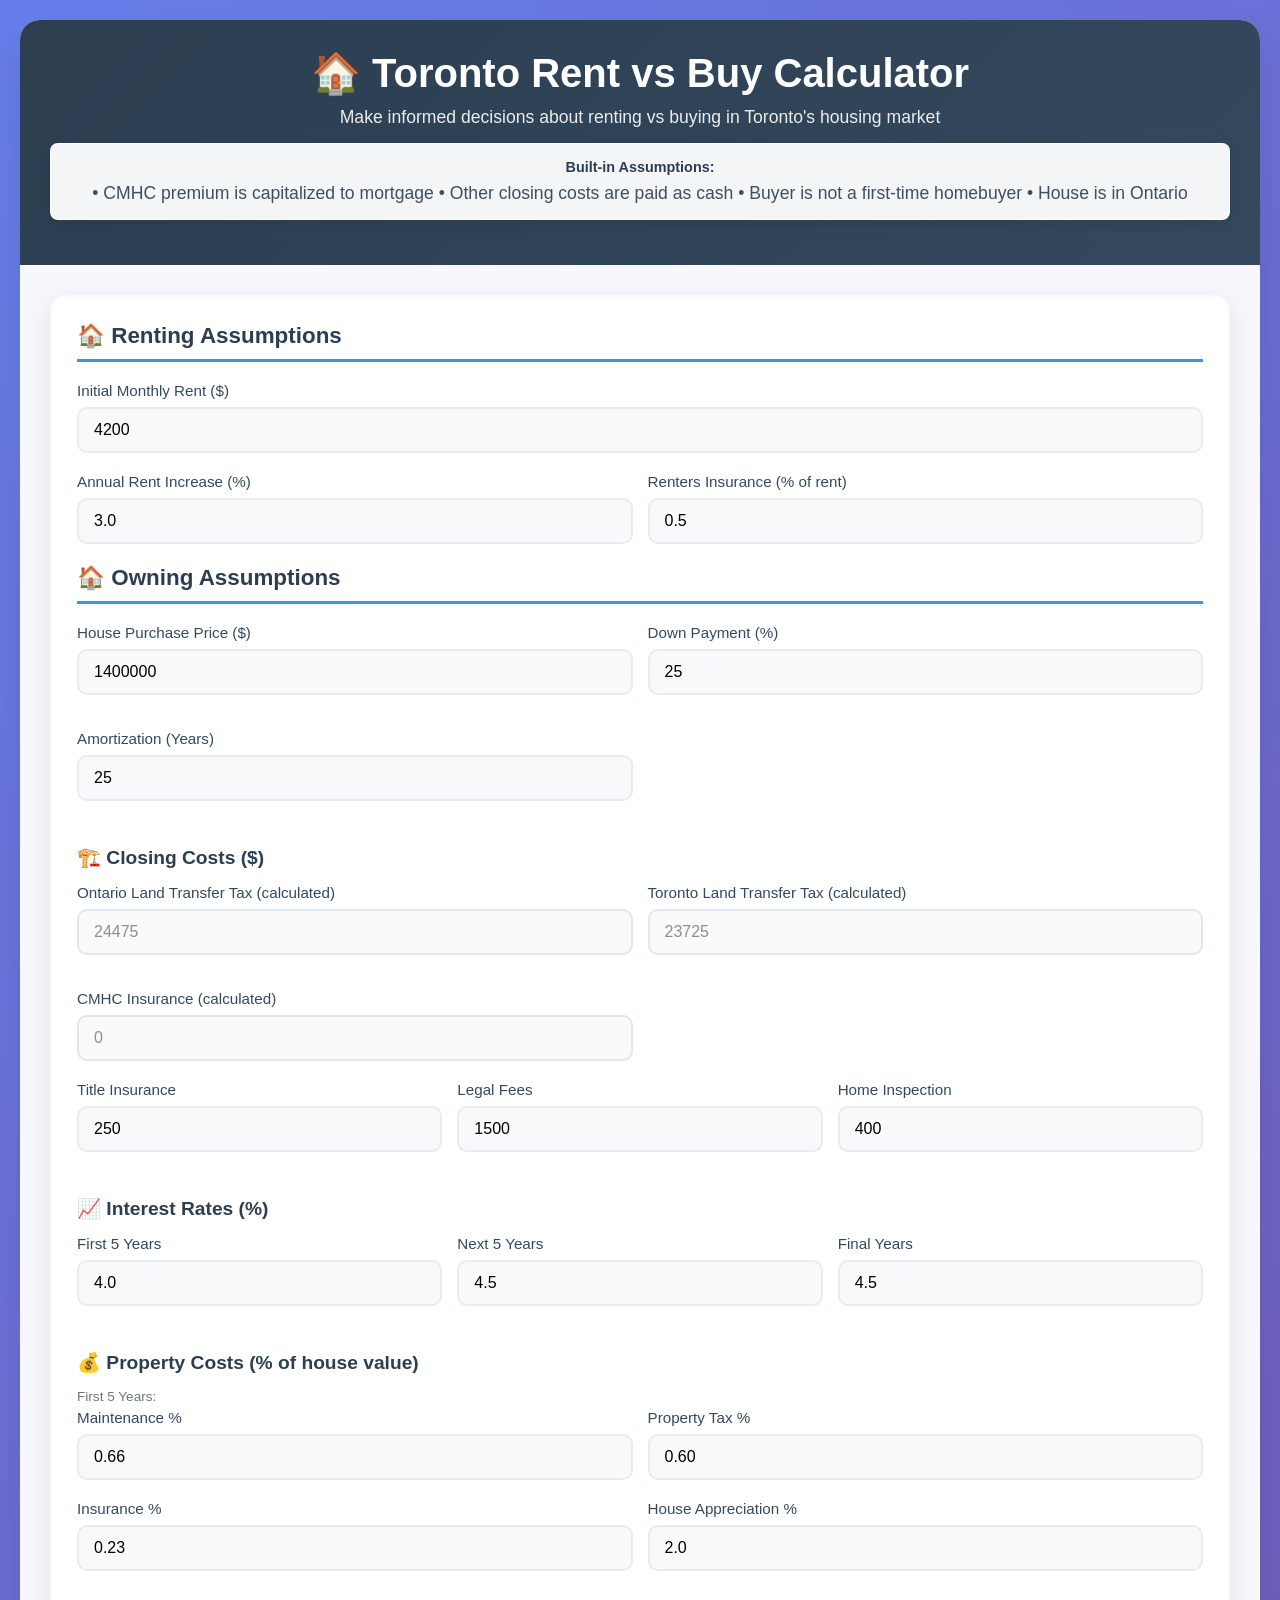
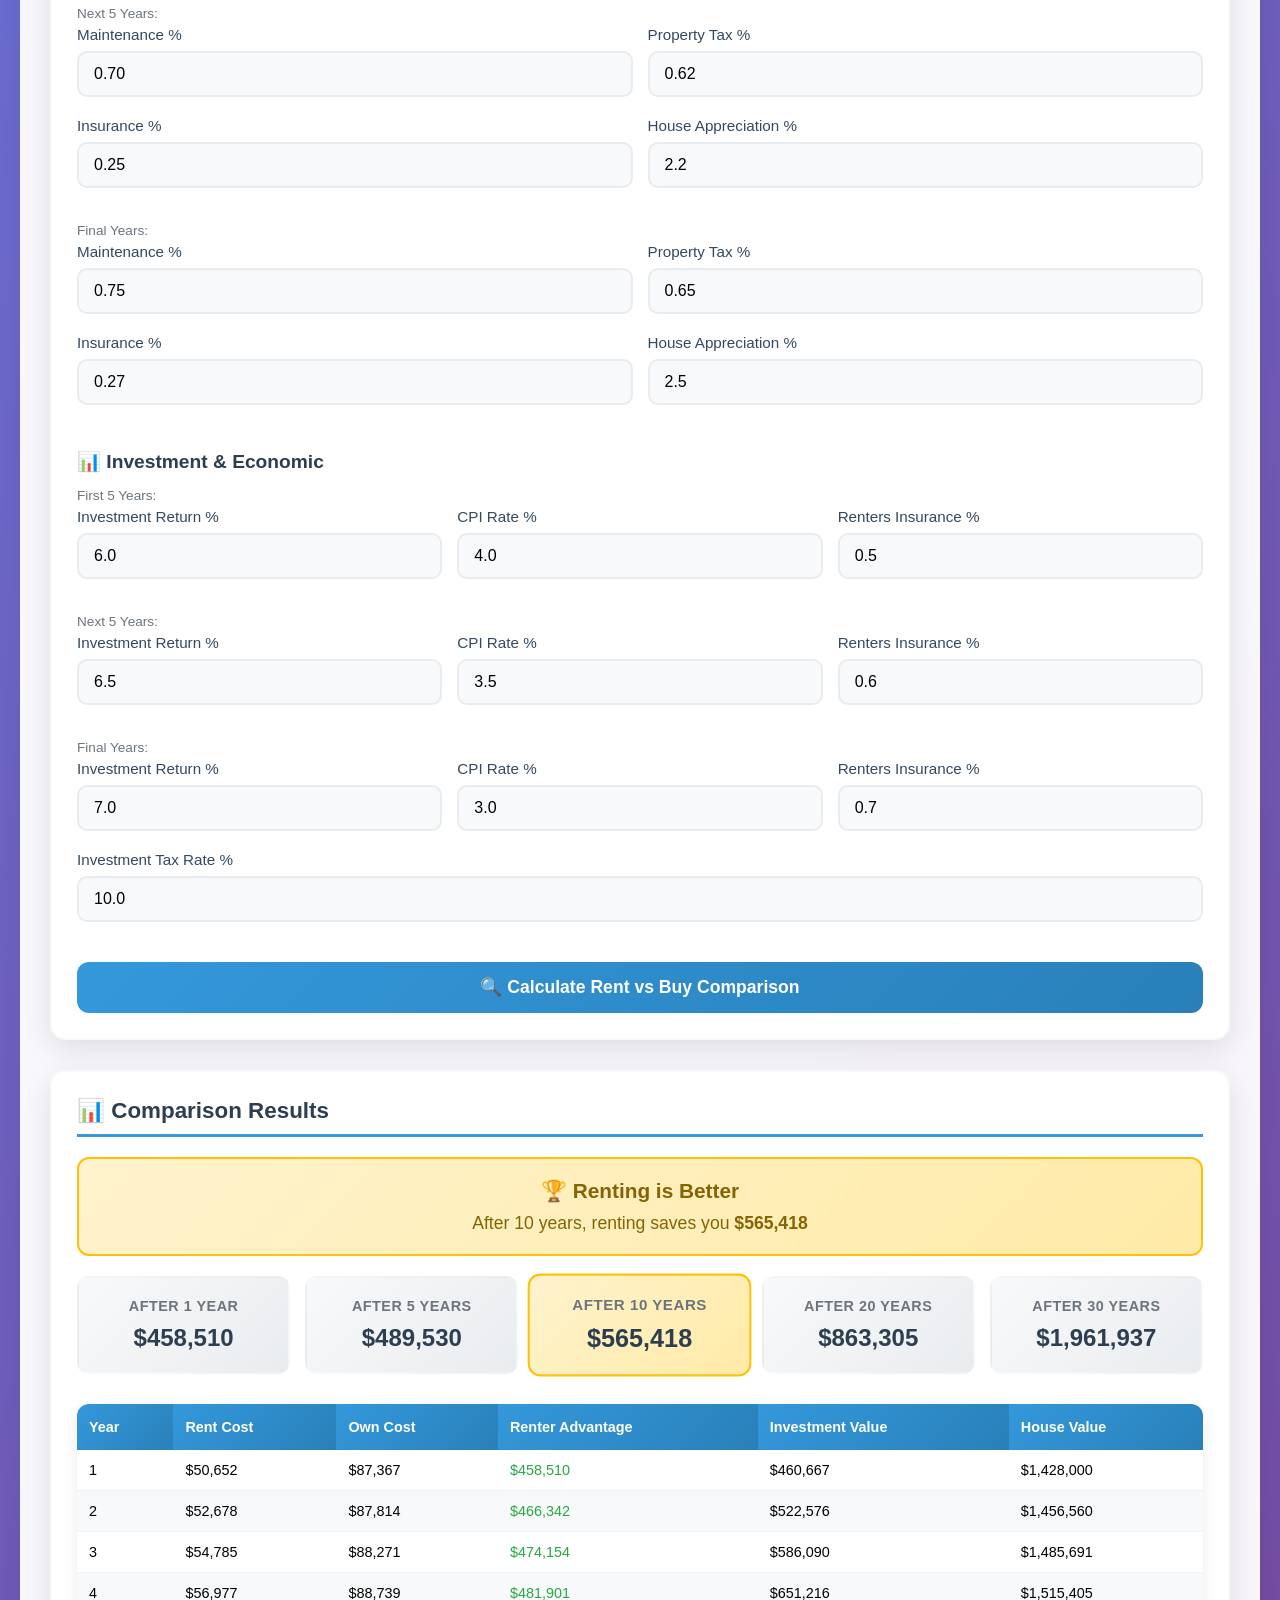
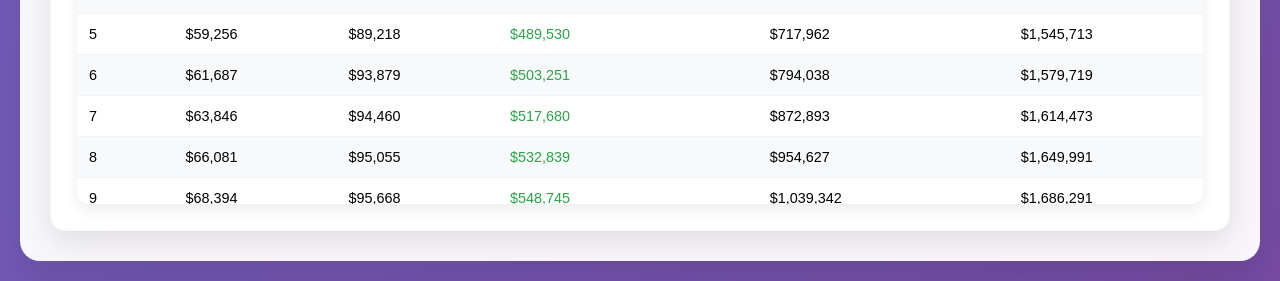
==== index.html @ 8d6e6f14 "Update Layout moved calculated fields into a group" ====
<!DOCTYPE html>
<html lang="en">
<head>
    <meta charset="UTF-8">
    <meta name="viewport" content="width=device-width, initial-scale=1.0">
    <title>Toronto Rent vs Buy Investment Calculator</title>
    <style>
        * {
            margin: 0;
            padding: 0;
            box-sizing: border-box;
        }

        body {
            font-family: 'Segoe UI', Tahoma, Geneva, Verdana, sans-serif;
            background: linear-gradient(135deg, #667eea 0%, #764ba2 100%);
            min-height: 100vh;
            padding: 20px;
        }

        .container {
            max-width: 1600px;
            margin: 0 auto;
            background: rgba(255, 255, 255, 0.95);
            border-radius: 20px;
            box-shadow: 0 20px 40px rgba(0, 0, 0, 0.1);
            overflow: hidden;
        }

        .header {
            background: linear-gradient(135deg, #2c3e50 0%, #34495e 100%);
            color: white;
            padding: 30px;
            text-align: center;
        }

        .header h1 {
            font-size: 2.5rem;
            margin-bottom: 10px;
            font-weight: 600;
        }

        .header p {
            font-size: 1.1rem;
            opacity: 0.9;
        }

        .assumptions {
            background: rgba(255, 255, 255, 0.95);
            border: 1px solid rgba(255, 255, 255, 0.7);
            border-radius: 8px;
            padding: 15px;
            margin: 15px 0;
            font-size: 0.9rem;
            color: #2c3e50;
            box-shadow: 0 4px 15px rgba(0, 0, 0, 0.1);
        }

        .assumptions h4 {
            margin-bottom: 8px;
            color: #2c3e50;
            font-weight: 600;
        }

        .main-content {
            display: grid;
            grid-template-columns: 1fr;
            gap: 30px;
            padding: 30px;
        }

        .input-section {
            background: white;
            border-radius: 15px;
            padding: 25px;
            box-shadow: 0 10px 30px rgba(0, 0, 0, 0.1);
            border: 2px solid #f8f9fa;
        }

        .section-title {
            font-size: 1.4rem;
            font-weight: 600;
            color: #2c3e50;
            margin-bottom: 20px;
            padding-bottom: 10px;
            border-bottom: 3px solid #3498db;
        }

        .input-group {
            margin-bottom: 20px;
        }

        .input-group label {
            display: block;
            font-weight: 500;
            color: #34495e;
            margin-bottom: 8px;
            font-size: 0.95rem;
        }

        .input-group input {
            width: 100%;
            padding: 12px 15px;
            border: 2px solid #e9ecef;
            border-radius: 10px;
            font-size: 1rem;
            transition: all 0.3s ease;
            background: #f8f9fa;
        }

        .input-group input:focus {
            outline: none;
            border-color: #3498db;
            background: white;
            box-shadow: 0 0 0 3px rgba(52, 152, 219, 0.1);
        }
		
		.input-group input[readonly] {
			background-color: #f8f9fa !important;
			color: #6c757d !important;
			cursor: not-allowed !important;
			border-color: #dee2e6 !important;
			opacity: 0.8;
		}

		.input-group input[readonly]:focus {
			background-color: #f8f9fa !important;
			border-color: #dee2e6 !important;
			box-shadow: none !important;
			color: #6c757d !important;
		}
		
        .results-section {
            background: white;
            border-radius: 15px;
            padding: 25px;
            box-shadow: 0 10px 30px rgba(0, 0, 0, 0.1);
            border: 2px solid #f8f9fa;
        }

        .comparison-grid {
            display: grid;
            grid-template-columns: repeat(5, 1fr);
            gap: 15px;
            margin-bottom: 30px;
        }

        .comparison-card {
            background: linear-gradient(135deg, #f8f9fa 0%, #e9ecef 100%);
            padding: 20px;
            border-radius: 12px;
            text-align: center;
            border: 2px solid transparent;
            transition: all 0.3s ease;
        }

        .comparison-card:hover {
            transform: translateY(-5px);
            box-shadow: 0 15px 35px rgba(0, 0, 0, 0.1);
        }

        .comparison-card.winner {
            background: linear-gradient(135deg, #d4edda 0%, #c3e6cb 100%);
            border-color: #28a745;
        }

        .comparison-card.highlighted {
            background: linear-gradient(135deg, #fff3cd 0%, #ffeaa7 100%);
            border-color: #ffc107;
            transform: scale(1.05);
        }

        .comparison-card h3 {
            font-size: 0.9rem;
            color: #6c757d;
            margin-bottom: 10px;
            text-transform: uppercase;
            letter-spacing: 0.5px;
        }

        .comparison-card .value {
            font-size: 1.5rem;
            font-weight: 700;
            color: #2c3e50;
        }

        .comparison-card.winner .value {
            color: #28a745;
        }

        .detailed-table {
            background: white;
            border-radius: 12px;
            overflow: hidden;
            box-shadow: 0 5px 15px rgba(0, 0, 0, 0.08);
            margin-top: 30px;
        }

        .table-container {
            max-height: 400px;
            overflow-y: auto;
        }

        table {
            width: 100%;
            border-collapse: collapse;
        }

        th {
            background: linear-gradient(135deg, #3498db 0%, #2980b9 100%);
            color: white;
            padding: 15px 12px;
            text-align: left;
            font-weight: 600;
            font-size: 0.9rem;
            position: sticky;
            top: 0;
            z-index: 10;
        }

        td {
            padding: 12px;
            border-bottom: 1px solid #f1f3f4;
            font-size: 0.9rem;
        }

        tr:nth-child(even) {
            background: #f8f9fa;
        }

        tr:hover {
            background: #e3f2fd;
        }

        .calculate-btn {
            background: linear-gradient(135deg, #3498db 0%, #2980b9 100%);
            color: white;
            border: none;
            padding: 15px 30px;
            font-size: 1.1rem;
            font-weight: 600;
            border-radius: 12px;
            cursor: pointer;
            transition: all 0.3s ease;
            width: 100%;
            margin-top: 20px;
        }

        .calculate-btn:hover {
            transform: translateY(-2px);
            box-shadow: 0 10px 25px rgba(52, 152, 219, 0.3);
        }

        .two-column {
            display: grid;
            grid-template-columns: 1fr 1fr;
            gap: 15px;
        }

        .three-column {
            display: grid;
            grid-template-columns: 1fr 1fr 1fr;
            gap: 15px;
        }

        .full-width {
            grid-column: 1 / -1;
        }

        .period-label {
            font-size: 0.85rem;
            color: #6c757d;
            font-weight: 500;
            margin: 15px 0 5px 0;
        }

        @media (max-width: 1200px) {
            .comparison-grid {
                grid-template-columns: repeat(3, 1fr);
            }
        }

        @media (max-width: 768px) {
            .main-content {
                grid-template-columns: 1fr;
                gap: 20px;
                padding: 20px;
            }
            
            .comparison-grid {
                grid-template-columns: 1fr;
            }
            
            .two-column,
            .three-column {
                grid-template-columns: 1fr;
            }
            
            .header h1 {
                font-size: 2rem;
            }
        }

        .summary-highlight {
            background: linear-gradient(135deg, #fff3cd 0%, #ffeaa7 100%);
            border: 2px solid #ffc107;
            border-radius: 12px;
            padding: 20px;
            margin: 20px 0;
            text-align: center;
        }

        .summary-highlight h3 {
            color: #856404;
            font-size: 1.3rem;
            margin-bottom: 10px;
        }

        .summary-highlight p {
            color: #856404;
            font-size: 1.1rem;
            font-weight: 500;
        }
    </style>
</head>
<body>
    <div class="container">
        <div class="header">
            <h1>🏠 Toronto Rent vs Buy Calculator</h1>
            <p>Make informed decisions about renting vs buying in Toronto's housing market</p>
            
            <div class="assumptions">
                <h4>Built-in Assumptions:</h4>
                <p>• CMHC premium is capitalized to mortgage • Other closing costs are paid as cash • Buyer is not a first-time homebuyer • House is in Ontario</p>
            </div>
        </div>

        <div class="main-content">
            <div class="input-section">
                <h2 class="section-title">🏠 Renting Assumptions</h2>
                
                <div class="input-group">
                    <label>Initial Monthly Rent ($)</label>
                    <input type="number" id="monthlyRent" value="4200">
                </div>

                <div class="two-column">
                    <div class="input-group">
                        <label>Annual Rent Increase (%)</label>
                        <input type="number" id="rentIncrease" value="3.0" step="0.1">
                    </div>
                    
                    <div class="input-group">
                        <label>Renters Insurance (% of rent)</label>
                        <input type="number" id="rentersInsurancePercent" value="0.5" step="0.1">
                    </div>
                </div>
				
				<h2 class="section-title">🏠 Owning Assumptions</h2>
                
                <div class="two-column">
                    <div class="input-group">
                        <label>House Purchase Price ($)</label>
                        <input type="number" id="housePrice" value="1400000">
                    </div>
                    
                    <div class="input-group">
                        <label>Down Payment (%)</label>
                        <input type="number" id="downPayment" value="25" step="0.1">
                    </div>
                    
                    <div class="input-group">
                        <label>Amortization (Years)</label>
                        <input type="number" id="amortization" value="25" min="1" max="30">
                    </div>
                </div>
					
                <h3 style="margin: 25px 0 15px 0; color: #2c3e50; font-size: 1.2rem;">🏗️ Closing Costs ($)</h3>
                
                <div class="two-column">
                    <div class="input-group">
                        <label>Ontario Land Transfer Tax (calculated)</label>
                        <input type="number" id="ontarioLTT" value="0" readonly="readonly">
                    </div>
                    
                    <div class="input-group">
                        <label>Toronto Land Transfer Tax (calculated)</label>
                        <input type="number" id="torontoLTT" value="0" readonly="readonly">
                    </div>
					
					<div class="input-group">
						<label>CMHC Insurance (calculated)</label>
						<input type="number" id="cmhcInsurance" value="0" readonly="readonly">
					</div>
                </div>

                <div class="three-column">
                    <div class="input-group">
                        <label>Title Insurance</label>
                        <input type="number" id="titleInsurance" value="250">
                    </div>
                    
                    <div class="input-group">
                        <label>Legal Fees</label>
                        <input type="number" id="legalFees" value="1500">
                    </div>

                    <div class="input-group">
                        <label>Home Inspection</label>
                        <input type="number" id="homeInspection" value="400">
                    </div>
                </div>


				
				<h3 style="margin: 25px 0 15px 0; color: #2c3e50; font-size: 1.2rem;">📈 Interest Rates (%)</h3>
                
                <div class="three-column">
                    <div class="input-group">
                        <label>First 5 Years</label>
                        <input type="number" id="interestRate1" value="4.0" step="0.1">
                    </div>
                    
                    <div class="input-group">
                        <label>Next 5 Years</label>
                        <input type="number" id="interestRate2" value="4.5" step="0.1">
                    </div>

                    <div class="input-group">
                        <label>Final Years</label>
                        <input type="number" id="interestRate3" value="4.5" step="0.1">
                    </div>
                </div>
                
<h3 style="margin: 25px 0 15px 0; color: #2c3e50; font-size: 1.2rem;">💰 Property Costs (% of house value)</h3>
                
                <div class="period-label">First 5 Years:</div>
                <div class="two-column">
                    <div class="input-group">
                        <label>Maintenance %</label>
                        <input type="number" id="maintenanceRate1" value="0.66" step="0.01">
                    </div>
                    
                    <div class="input-group">
                        <label>Property Tax %</label>
                        <input type="number" id="propertyTaxRate1" value="0.60" step="0.01">
                    </div>
                </div>

                <div class="two-column">
                    <div class="input-group">
                        <label>Insurance %</label>
                        <input type="number" id="insuranceRate1" value="0.23" step="0.01">
                    </div>
                    
                    <div class="input-group">
                        <label>House Appreciation %</label>
                        <input type="number" id="appreciationRate1" value="2.0" step="0.1">
                    </div>
                </div>

                <div class="period-label">Next 5 Years:</div>
                <div class="two-column">
                    <div class="input-group">
                        <label>Maintenance %</label>
                        <input type="number" id="maintenanceRate2" value="0.70" step="0.01">
                    </div>
                    
                    <div class="input-group">
                        <label>Property Tax %</label>
                        <input type="number" id="propertyTaxRate2" value="0.62" step="0.01">
                    </div>
                </div>

                <div class="two-column">
                    <div class="input-group">
                        <label>Insurance %</label>
                        <input type="number" id="insuranceRate2" value="0.25" step="0.01">
                    </div>
                    
                    <div class="input-group">
                        <label>House Appreciation %</label>
                        <input type="number" id="appreciationRate2" value="2.2" step="0.1">
                    </div>
                </div>

                <div class="period-label">Final Years:</div>
                <div class="two-column">
                    <div class="input-group">
                        <label>Maintenance %</label>
                        <input type="number" id="maintenanceRate3" value="0.75" step="0.01">
                    </div>
                    
                    <div class="input-group">
                        <label>Property Tax %</label>
                        <input type="number" id="propertyTaxRate3" value="0.65" step="0.01">
                    </div>
                </div>

                <div class="two-column">
                    <div class="input-group">
                        <label>Insurance %</label>
                        <input type="number" id="insuranceRate3" value="0.27" step="0.01">
                    </div>
                    
                    <div class="input-group">
                        <label>House Appreciation %</label>
                        <input type="number" id="appreciationRate3" value="2.5" step="0.1">
                    </div>
                </div>

                <h3 style="margin: 25px 0 15px 0; color: #2c3e50; font-size: 1.2rem;">📊 Investment & Economic</h3>
                
                <div class="period-label">First 5 Years:</div>
                <div class="three-column">
                    <div class="input-group">
                        <label>Investment Return %</label>
                        <input type="number" id="investmentReturn1" value="6.0" step="0.1">
                    </div>
                    
                    <div class="input-group">
                        <label>CPI Rate %</label>
                        <input type="number" id="cpiRate1" value="4.0" step="0.1">
                    </div>

                    <div class="input-group">
                        <label>Renters Insurance %</label>
                        <input type="number" id="rentersInsurance1" value="0.5" step="0.1">
                    </div>
                </div>

                <div class="period-label">Next 5 Years:</div>
                <div class="three-column">
                    <div class="input-group">
                        <label>Investment Return %</label>
                        <input type="number" id="investmentReturn2" value="6.5" step="0.1">
                    </div>
                    
                    <div class="input-group">
                        <label>CPI Rate %</label>
                        <input type="number" id="cpiRate2" value="3.5" step="0.1">
                    </div>

                    <div class="input-group">
                        <label>Renters Insurance %</label>
                        <input type="number" id="rentersInsurance2" value="0.6" step="0.1">
                    </div>
                </div>

                <div class="period-label">Final Years:</div>
                <div class="three-column">
                    <div class="input-group">
                        <label>Investment Return %</label>
                        <input type="number" id="investmentReturn3" value="7.0" step="0.1">
                    </div>
                    
                    <div class="input-group">
                        <label>CPI Rate %</label>
                        <input type="number" id="cpiRate3" value="3.0" step="0.1">
                    </div>

                    <div class="input-group">
                        <label>Renters Insurance %</label>
                        <input type="number" id="rentersInsurance3" value="0.7" step="0.1">
                    </div>
                </div>

                <div class="input-group">
                    <label>Investment Tax Rate %</label>
                    <input type="number" id="investmentTaxRate" value="10.0" step="0.1">
                </div>

                <button class="calculate-btn" onclick="calculateComparison()">
                    🔍 Calculate Rent vs Buy Comparison
                </button>
            </div>

            <div class="results-section">
                <h2 class="section-title">📊 Comparison Results</h2>
                
                <div class="summary-highlight" id="summaryResult">
                    <h3>Calculating...</h3>
                    <p>Click "Calculate" to see results</p>
                </div>

                <div class="comparison-grid">
                    <div class="comparison-card">
                        <h3>After 1 Year</h3>
                        <div class="value" id="result1">$0</div>
                    </div>
                    <div class="comparison-card">
                        <h3>After 5 Years</h3>
                        <div class="value" id="result5">$0</div>
                    </div>
                    <div class="comparison-card highlighted">
                        <h3>After 10 Years</h3>
                        <div class="value" id="result10">$0</div>
                    </div>
                    <div class="comparison-card">
                        <h3>After 20 Years</h3>
                        <div class="value" id="result20">$0</div>
                    </div>
                    <div class="comparison-card">
                        <h3>After 30 Years</h3>
                        <div class="value" id="result30">$0</div>
                    </div>
                </div>

                <div class="detailed-table">
                    <div class="table-container">
                        <table>
                            <thead>
                                <tr>
                                    <th>Year</th>
                                    <th>Rent Cost</th>
                                    <th>Own Cost</th>
                                    <th>Renter Advantage</th>
                                    <th>Investment Value</th>
                                    <th>House Value</th>
                                </tr>
                            </thead>
                            <tbody id="detailedResults">
                                <tr>
                                    <td colspan="6" style="text-align: center; padding: 30px; color: #6c757d;">
                                        Click "Calculate" to see detailed year-by-year comparison
                                    </td>
                                </tr>
                            </tbody>
                        </table>
                    </div>
                </div>
            </div>
        </div>
    </div>

    <script>
        function calculateComparison() {
            // Get input values
            const housePrice = parseFloat(document.getElementById('housePrice').value);
            const downPaymentPercent = parseFloat(document.getElementById('downPayment').value) / 100;
            const monthlyRent = parseFloat(document.getElementById('monthlyRent').value);
            const amortizationYears = parseInt(document.getElementById('amortization').value);
            
            // Interest rates
            const interestRate1 = parseFloat(document.getElementById('interestRate1').value) / 100;
            const interestRate2 = parseFloat(document.getElementById('interestRate2').value) / 100;
            const interestRate3 = parseFloat(document.getElementById('interestRate3').value) / 100;
            
            // Closing costs
            const titleInsurance = parseFloat(document.getElementById('titleInsurance').value);
            const legalFees = parseFloat(document.getElementById('legalFees').value);
            const homeInspection = parseFloat(document.getElementById('homeInspection').value);
            
            // Property costs by period
            const maintenanceRates = [
                parseFloat(document.getElementById('maintenanceRate1').value) / 100,
                parseFloat(document.getElementById('maintenanceRate2').value) / 100,
                parseFloat(document.getElementById('maintenanceRate3').value) / 100
            ];
            const propertyTaxRates = [
                parseFloat(document.getElementById('propertyTaxRate1').value) / 100,
                parseFloat(document.getElementById('propertyTaxRate2').value) / 100,
                parseFloat(document.getElementById('propertyTaxRate3').value) / 100
            ];
            const insuranceRates = [
                parseFloat(document.getElementById('insuranceRate1').value) / 100,
                parseFloat(document.getElementById('insuranceRate2').value) / 100,
                parseFloat(document.getElementById('insuranceRate3').value) / 100
            ];
            const appreciationRates = [
                parseFloat(document.getElementById('appreciationRate1').value) / 100,
                parseFloat(document.getElementById('appreciationRate2').value) / 100,
                parseFloat(document.getElementById('appreciationRate3').value) / 100
            ];
            
            // Investment and economic by period
            const investmentReturns = [
                parseFloat(document.getElementById('investmentReturn1').value) / 100,
                parseFloat(document.getElementById('investmentReturn2').value) / 100,
                parseFloat(document.getElementById('investmentReturn3').value) / 100
            ];
            const cpiRates = [
                parseFloat(document.getElementById('cpiRate1').value) / 100,
                parseFloat(document.getElementById('cpiRate2').value) / 100,
                parseFloat(document.getElementById('cpiRate3').value) / 100
            ];
            const rentersInsuranceRates = [
                parseFloat(document.getElementById('rentersInsurance1').value) / 100,
                parseFloat(document.getElementById('rentersInsurance2').value) / 100,
                parseFloat(document.getElementById('rentersInsurance3').value) / 100
            ];
            
            const investmentTaxRate = parseFloat(document.getElementById('investmentTaxRate').value) / 100;

            // Calculate initial values
            const downPayment = housePrice * downPaymentPercent;
            const mortgageAmount = housePrice - downPayment;
            
            // Calculate CMHC insurance if down payment < 20%
            let cmhcInsurance = 0;
            if (downPaymentPercent < 0.20) {
                if (downPaymentPercent >= 0.15) {
                    cmhcInsurance = mortgageAmount * 0.028;
                } else if (downPaymentPercent >= 0.10) {
                    cmhcInsurance = mortgageAmount * 0.031;
                } else {
                    cmhcInsurance = mortgageAmount * 0.04;
                }
            }
            
            // Toronto-specific closing costs
            const ontarioLandTransferTax = calculateOntarioLTT(housePrice);
            const torontoLandTransferTax = calculateTorontoLTT(housePrice);
            
            // Update readonly fields
            document.getElementById('ontarioLTT').value = Math.round(ontarioLandTransferTax);
            document.getElementById('torontoLTT').value = Math.round(torontoLandTransferTax);
            document.getElementById('cmhcInsurance').value = Math.round(cmhcInsurance);
            
            const closingCosts = ontarioLandTransferTax + torontoLandTransferTax + titleInsurance + legalFees + homeInspection;
            const totalCashForPurchase = downPayment + closingCosts;
            const totalMortgage = mortgageAmount + cmhcInsurance;

            // Initialize arrays for year-by-year calculations
            let results = [];
            let currentRent = monthlyRent;
            let investmentPortfolio = totalCashForPurchase;
            let mortgageBalance = totalMortgage;
            let currentHouseValue = housePrice;

            for (let year = 1; year <= 30; year++) {
                // Determine period (0=first 5, 1=next 5, 2=final 20)
                let period = year <= 5 ? 0 : (year <= 10 ? 1 : 2);
                
                // Get current rates based on period
                const currentInterestRate = period === 0 ? interestRate1 : (period === 1 ? interestRate2 : interestRate3);
                const currentMaintenanceRate = maintenanceRates[period];
                const currentPropertyTaxRate = propertyTaxRates[period];
                const currentInsuranceRate = insuranceRates[period];
                const currentAppreciationRate = appreciationRates[period];
                const currentInvestmentReturn = investmentReturns[period];
                const currentCpiRate = cpiRates[period];
                const currentRentersInsuranceRate = rentersInsuranceRates[period];

                // Calculate mortgage payment (if still paying)
                const remainingYears = Math.max(0, amortizationYears - (year - 1));
                let monthlyMortgagePayment = 0;
                let annualMortgagePayment = 0;
                
                if (remainingYears > 0 && mortgageBalance > 0) {
                    const monthlyRate = currentInterestRate / 12;
                    const totalPayments = remainingYears * 12;
                    
                    if (monthlyRate > 0) {
                        monthlyMortgagePayment = mortgageBalance * (monthlyRate * Math.pow(1 + monthlyRate, totalPayments)) / 
                                                (Math.pow(1 + monthlyRate, totalPayments) - 1);
                    } else {
                        monthlyMortgagePayment = mortgageBalance / totalPayments;
                    }
                    
                    annualMortgagePayment = monthlyMortgagePayment * 12;
                    
                    // Update mortgage balance
                    const interestPaid = mortgageBalance * currentInterestRate;
                    const principalPaid = annualMortgagePayment - interestPaid;
                    mortgageBalance = Math.max(0, mortgageBalance - principalPaid);
                }

                // Calculate annual costs
                const annualRent = currentRent * 12;
                const rentersInsurance = annualRent * currentRentersInsuranceRate;
                const totalRentCost = annualRent + rentersInsurance;
                
                const maintenance = currentHouseValue * currentMaintenanceRate;
                const propertyTax = currentHouseValue * currentPropertyTaxRate;
                const homeInsurance = currentHouseValue * currentInsuranceRate;
                
                const totalOwnershipCost = annualMortgagePayment + maintenance + propertyTax + homeInsurance;
                const renterAdvantage = totalOwnershipCost - totalRentCost;

                // Update investment portfolio (renter invests the difference)
                if (renterAdvantage > 0) {
                    investmentPortfolio += renterAdvantage;
                }
                investmentPortfolio *= (1 + currentInvestmentReturn * (1 - investmentTaxRate));

                // Update house value
                currentHouseValue *= (1 + currentAppreciationRate);

                // Calculate owner's equity
                const ownerEquity = currentHouseValue - mortgageBalance;

                // Calculate net position difference (positive means renting is better)
                const renterNetWorth = investmentPortfolio;
                const ownerNetWorth = ownerEquity;
                const difference = renterNetWorth - ownerNetWorth + totalCashForPurchase;

                results.push({
                    year: year,
                    rentCost: totalRentCost,
                    ownCost: totalOwnershipCost,
                    renterAdvantage: renterAdvantage,
                    investmentValue: investmentPortfolio,
                    houseValue: currentHouseValue,
                    difference: difference
                });

                // Update rent for next year
                currentRent *= (1 + currentCpiRate);
            }

            // Update UI with results
            updateResults(results);
        }

        function calculateOntarioLTT(price) {
            let tax = 0;
            if (price <= 55000) {
                tax = price * 0.005;
            } else if (price <= 250000) {
                tax = 275 + (price - 55000) * 0.01;
            } else if (price <= 400000) {
                tax = 2225 + (price - 250000) * 0.015;
            } else if (price <= 2000000) {
                tax = 4475 + (price - 400000) * 0.02;
            } else {
                tax = 36475 + (price - 2000000) * 0.025;
            }
            return tax;
        }

        function calculateTorontoLTT(price) {
            let tax = 0;
            if (price <= 55000) {
                tax = price * 0.005;
            } else if (price <= 400000) {
                tax = 275 + (price - 55000) * 0.01;
            } else if (price <= 2000000) {
                tax = 3725 + (price - 400000) * 0.02;
            } else {
                tax = 35725 + (price - 2000000) * 0.025;
            }
            return tax;
        }

        function updateResults(results) {
            // Update summary cards
            const result1 = results[0]; // Year 1
            const result5 = results[4]; // Year 5
            const result10 = results[9]; // Year 10
            const result20 = results[19]; // Year 20
            const result30 = results[29]; // Year 30

            document.getElementById('result1').textContent = formatCurrency(result1.difference);
            document.getElementById('result5').textContent = formatCurrency(result5.difference);
            document.getElementById('result10').textContent = formatCurrency(result10.difference);
            document.getElementById('result20').textContent = formatCurrency(result20.difference);
            document.getElementById('result30').textContent = formatCurrency(result30.difference);

            // Update summary highlight based on 10-year result
            const summaryElement = document.getElementById('summaryResult');
            if (result10.difference > 0) {
                summaryElement.innerHTML = `
                    <h3>🏆 Renting is Better</h3>
                    <p>After 10 years, renting saves you <strong>${formatCurrency(result10.difference)}</strong></p>
                `;
            } else {
                summaryElement.innerHTML = `
                    <h3>🏠 Buying is Better</h3>
                    <p>After 10 years, buying saves you <strong>${formatCurrency(Math.abs(result10.difference))}</strong></p>
                `;
            }

            // Update detailed table - show all years initially, then every 5 years
            const tbody = document.getElementById('detailedResults');
            tbody.innerHTML = '';
            
            results.forEach((result, index) => {
                // Show years 1-10, then every 5 years
                if (index < 10 || (index + 1) % 5 === 0) {
                    const row = tbody.insertRow();
                    row.innerHTML = `
                        <td>${result.year}</td>
                        <td>${formatCurrency(result.rentCost)}</td>
                        <td>${formatCurrency(result.ownCost)}</td>
                        <td style="color: ${result.difference > 0 ? '#28a745' : '#dc3545'}">${formatCurrency(result.difference)}</td>
                        <td>${formatCurrency(result.investmentValue)}</td>
                        <td>${formatCurrency(result.houseValue)}</td>
                    `;
                }
            });
        }

        function formatCurrency(amount) {
            return new Intl.NumberFormat('en-CA', {
                style: 'currency',
                currency: 'CAD',
                minimumFractionDigits: 0,
                maximumFractionDigits: 0
            }).format(amount);
        }

        // Auto-calculate land transfer taxes and CMHC when house price or down payment changes
        function updateCalculatedFields() {
            const housePrice = parseFloat(document.getElementById('housePrice').value) || 0;
            const downPaymentPercent = parseFloat(document.getElementById('downPayment').value) / 100 || 0;
            const ontarioLTTField = document.getElementById('ontarioLTT');
			const torontoLTTField = document.getElementById('torontoLTT');
			const cmhcField = document.getElementById('cmhcInsurance');
	
            // Update land transfer taxes
            document.getElementById('ontarioLTT').value = Math.round(calculateOntarioLTT(housePrice));
			ontarioLTTField.setAttribute('readonly', 'readonly');
            document.getElementById('torontoLTT').value = Math.round(calculateTorontoLTT(housePrice));
			torontoLTTField.setAttribute('readonly', 'readonly');
            
            // Update CMHC insurance
            const mortgageAmount = housePrice * (1 - downPaymentPercent);
            let cmhcInsurance = 0;
            if (downPaymentPercent < 0.20 && downPaymentPercent > 0.05) {
                if (downPaymentPercent >= 0.15) {
                    cmhcInsurance = mortgageAmount * 0.028;
                } else if (downPaymentPercent >= 0.10) {
                    cmhcInsurance = mortgageAmount * 0.031;
                } else {
                    cmhcInsurance = mortgageAmount * 0.04;
                }
            }
            document.getElementById('cmhcInsurance').value = Math.round(cmhcInsurance);
			cmhcField.setAttribute('readonly', 'readonly');
        }

        // Add event listeners for auto-updating calculated fields
        document.addEventListener('DOMContentLoaded', function() {
            document.getElementById('housePrice').addEventListener('input', updateCalculatedFields);
            document.getElementById('downPayment').addEventListener('input', updateCalculatedFields);
            
            // Initial calculation
            updateCalculatedFields();
            calculateComparison();
        });
    </script>
</body>
</html>
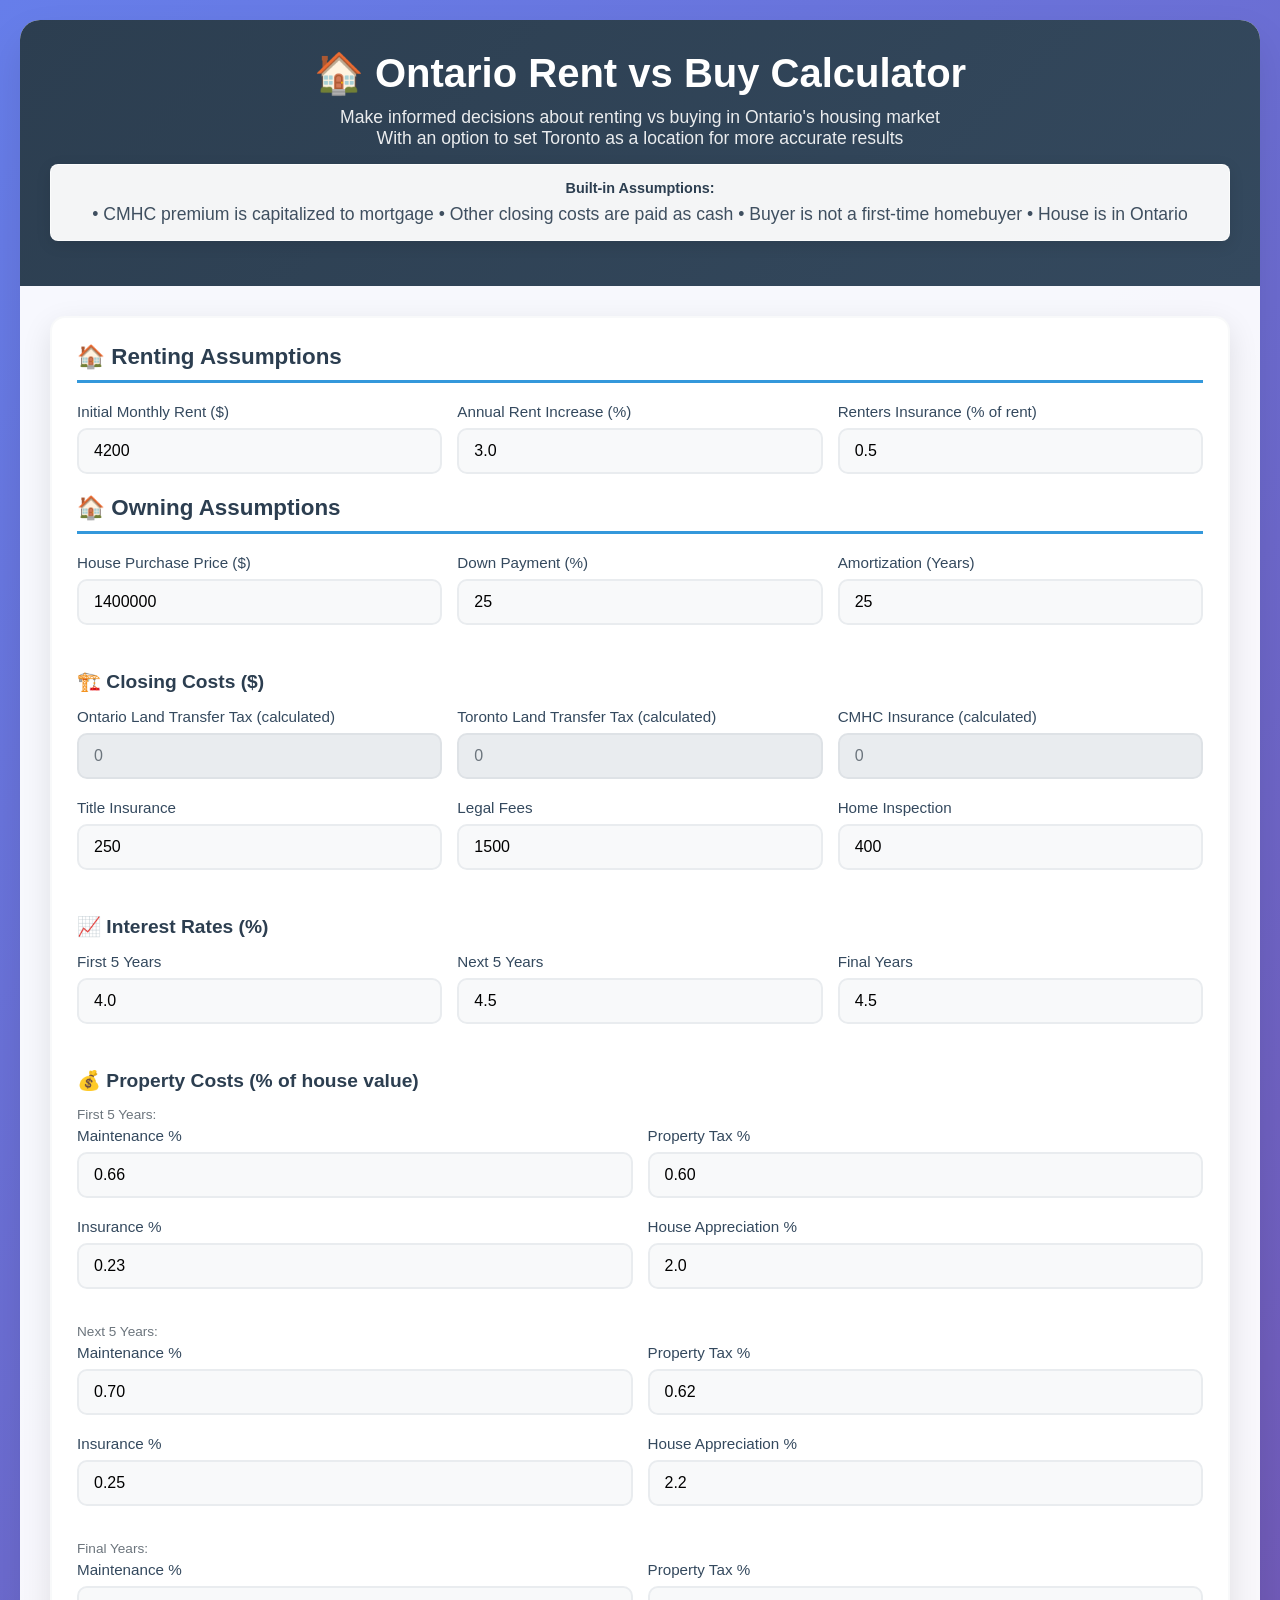
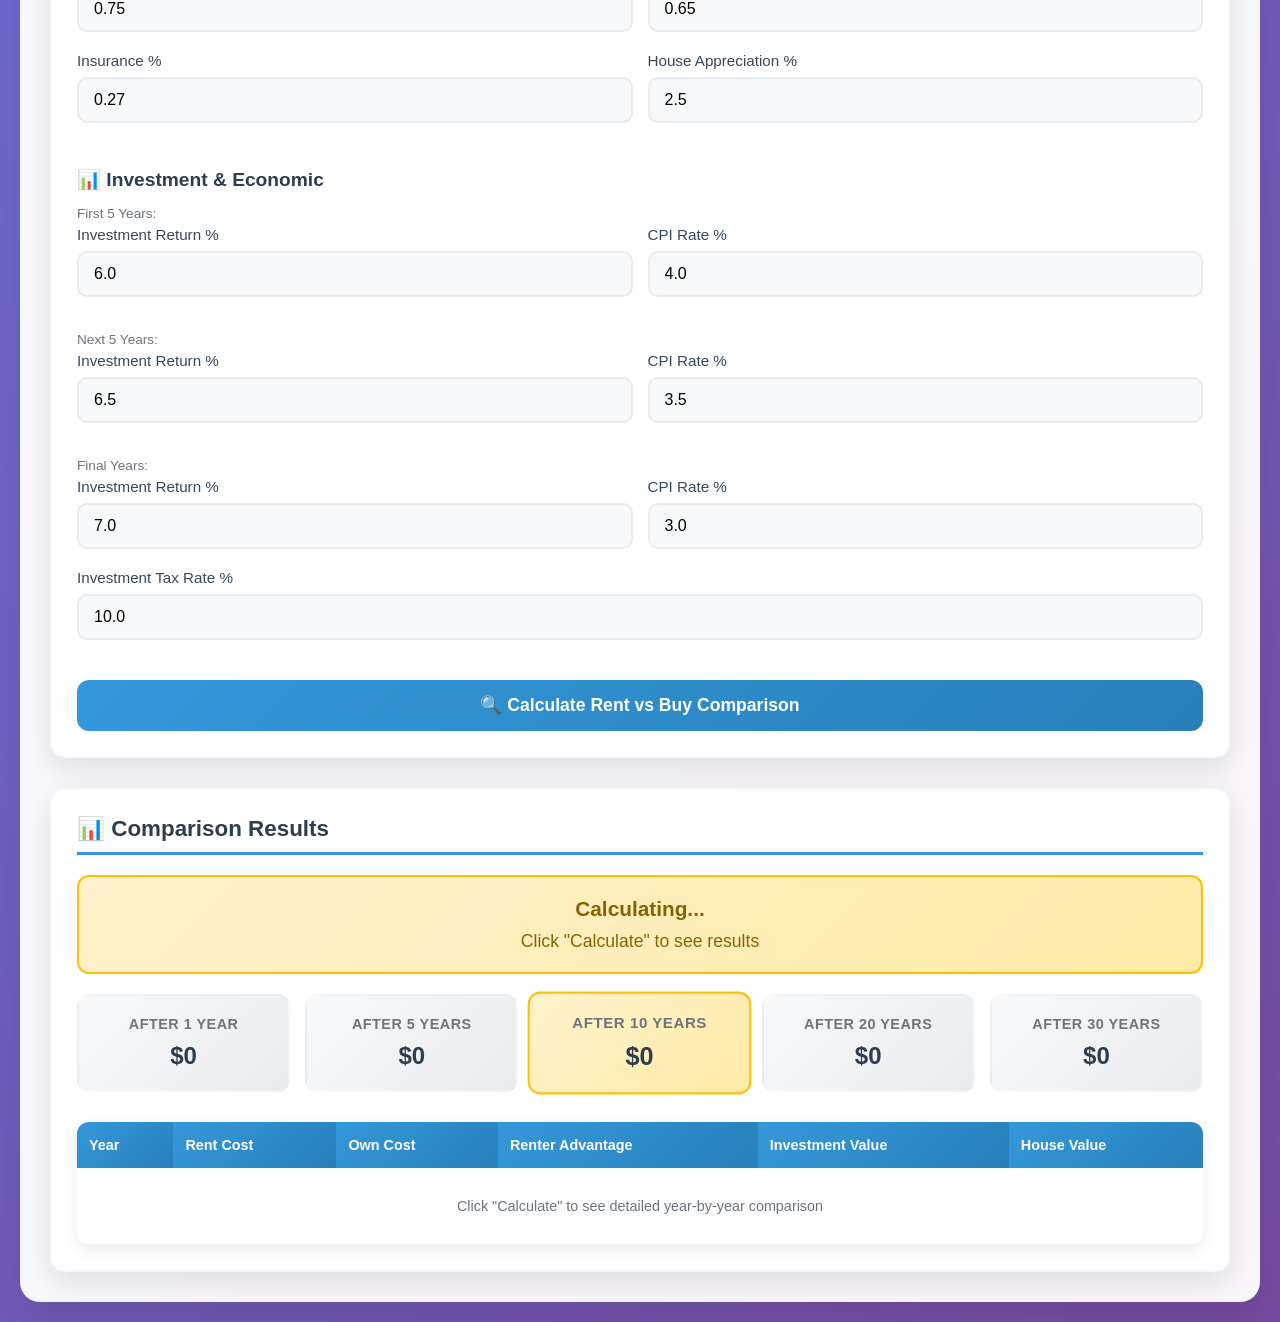
==== commit 5dc3078b: "Update Renters Ins Removed extra fields for Renters insurance in the 5, 10 and 15 year sections and " ====
--- a/index.html
+++ b/index.html
@@ -116,15 +116,15 @@
         }
 		
 		.input-group input[readonly] {
-			background-color: #f8f9fa !important;
+			background-color: #e9ecef !important;
 			color: #6c757d !important;
 			cursor: not-allowed !important;
 			border-color: #dee2e6 !important;
-			opacity: 0.8;
+			opacity: 1;
 		}
 
 		.input-group input[readonly]:focus {
-			background-color: #f8f9fa !important;
+			background-color: #e9ecef !important;
 			border-color: #dee2e6 !important;
 			box-shadow: none !important;
 			color: #6c757d !important;
@@ -326,8 +326,9 @@
 <body>
     <div class="container">
         <div class="header">
-            <h1>🏠 Toronto Rent vs Buy Calculator</h1>
-            <p>Make informed decisions about renting vs buying in Toronto's housing market</p>
+            <h1>🏠 Ontario Rent vs Buy Calculator</h1>
+            <p>Make informed decisions about renting vs buying in Ontario's housing market</p>
+			<p>With an option to set Toronto as a location for more accurate results</p>
             
             <div class="assumptions">
                 <h4>Built-in Assumptions:</h4>
@@ -339,16 +340,16 @@
             <div class="input-section">
                 <h2 class="section-title">🏠 Renting Assumptions</h2>
                 
-                <div class="input-group">
-                    <label>Initial Monthly Rent ($)</label>
-                    <input type="number" id="monthlyRent" value="4200">
-                </div>
-
-                <div class="two-column">
+				<div class="three-column">
+					<div class="input-group">
+						<label>Initial Monthly Rent ($)</label>
+						<input type="number" id="monthlyRent" value="4200">
+                </div>
+                
                     <div class="input-group">
                         <label>Annual Rent Increase (%)</label>
                         <input type="number" id="rentIncrease" value="3.0" step="0.1">
-                    </div>
+                </div>
                     
                     <div class="input-group">
                         <label>Renters Insurance (% of rent)</label>
@@ -358,7 +359,7 @@
 				
 				<h2 class="section-title">🏠 Owning Assumptions</h2>
                 
-                <div class="two-column">
+                <div class="three-column">
                     <div class="input-group">
                         <label>House Purchase Price ($)</label>
                         <input type="number" id="housePrice" value="1400000">
@@ -377,7 +378,7 @@
 					
                 <h3 style="margin: 25px 0 15px 0; color: #2c3e50; font-size: 1.2rem;">🏗️ Closing Costs ($)</h3>
                 
-                <div class="two-column">
+                <div class="three-column">
                     <div class="input-group">
                         <label>Ontario Land Transfer Tax (calculated)</label>
                         <input type="number" id="ontarioLTT" value="0" readonly="readonly">
@@ -512,25 +513,21 @@
                 <h3 style="margin: 25px 0 15px 0; color: #2c3e50; font-size: 1.2rem;">📊 Investment & Economic</h3>
                 
                 <div class="period-label">First 5 Years:</div>
-                <div class="three-column">
-                    <div class="input-group">
-                        <label>Investment Return %</label>
-                        <input type="number" id="investmentReturn1" value="6.0" step="0.1">
-                    </div>
-                    
-                    <div class="input-group">
-                        <label>CPI Rate %</label>
-                        <input type="number" id="cpiRate1" value="4.0" step="0.1">
-                    </div>
-
-                    <div class="input-group">
-                        <label>Renters Insurance %</label>
-                        <input type="number" id="rentersInsurance1" value="0.5" step="0.1">
-                    </div>
-                </div>
+
+				<div class="two-column">
+					<div class="input-group">
+						<label>Investment Return %</label>
+						<input type="number" id="investmentReturn1" value="6.0" step="0.1">
+					</div>
+    
+					<div class="input-group">
+						<label>CPI Rate %</label>
+						<input type="number" id="cpiRate1" value="4.0" step="0.1">
+					</div>
+				</div>
 
                 <div class="period-label">Next 5 Years:</div>
-                <div class="three-column">
+                <div class="two-column">
                     <div class="input-group">
                         <label>Investment Return %</label>
                         <input type="number" id="investmentReturn2" value="6.5" step="0.1">
@@ -541,14 +538,10 @@
                         <input type="number" id="cpiRate2" value="3.5" step="0.1">
                     </div>
 
-                    <div class="input-group">
-                        <label>Renters Insurance %</label>
-                        <input type="number" id="rentersInsurance2" value="0.6" step="0.1">
-                    </div>
                 </div>
 
                 <div class="period-label">Final Years:</div>
-                <div class="three-column">
+                <div class="two-column">
                     <div class="input-group">
                         <label>Investment Return %</label>
                         <input type="number" id="investmentReturn3" value="7.0" step="0.1">
@@ -559,10 +552,6 @@
                         <input type="number" id="cpiRate3" value="3.0" step="0.1">
                     </div>
 
-                    <div class="input-group">
-                        <label>Renters Insurance %</label>
-                        <input type="number" id="rentersInsurance3" value="0.7" step="0.1">
-                    </div>
                 </div>
 
                 <div class="input-group">
@@ -685,9 +674,7 @@
                 parseFloat(document.getElementById('cpiRate3').value) / 100
             ];
             const rentersInsuranceRates = [
-                parseFloat(document.getElementById('rentersInsurance1').value) / 100,
-                parseFloat(document.getElementById('rentersInsurance2').value) / 100,
-                parseFloat(document.getElementById('rentersInsurance3').value) / 100
+                parseFloat(document.getElementById('rentersInsurancePercent').value) / 100;
             ];
             
             const investmentTaxRate = parseFloat(document.getElementById('investmentTaxRate').value) / 100;
@@ -740,7 +727,6 @@
                 const currentAppreciationRate = appreciationRates[period];
                 const currentInvestmentReturn = investmentReturns[period];
                 const currentCpiRate = cpiRates[period];
-                const currentRentersInsuranceRate = rentersInsuranceRates[period];
 
                 // Calculate mortgage payment (if still paying)
                 const remainingYears = Math.max(0, amortizationYears - (year - 1));
@@ -768,7 +754,7 @@
 
                 // Calculate annual costs
                 const annualRent = currentRent * 12;
-                const rentersInsurance = annualRent * currentRentersInsuranceRate;
+                const rentersInsurance = annualRent * rentersInsuranceRate;
                 const totalRentCost = annualRent + rentersInsurance;
                 
                 const maintenance = currentHouseValue * currentMaintenanceRate;
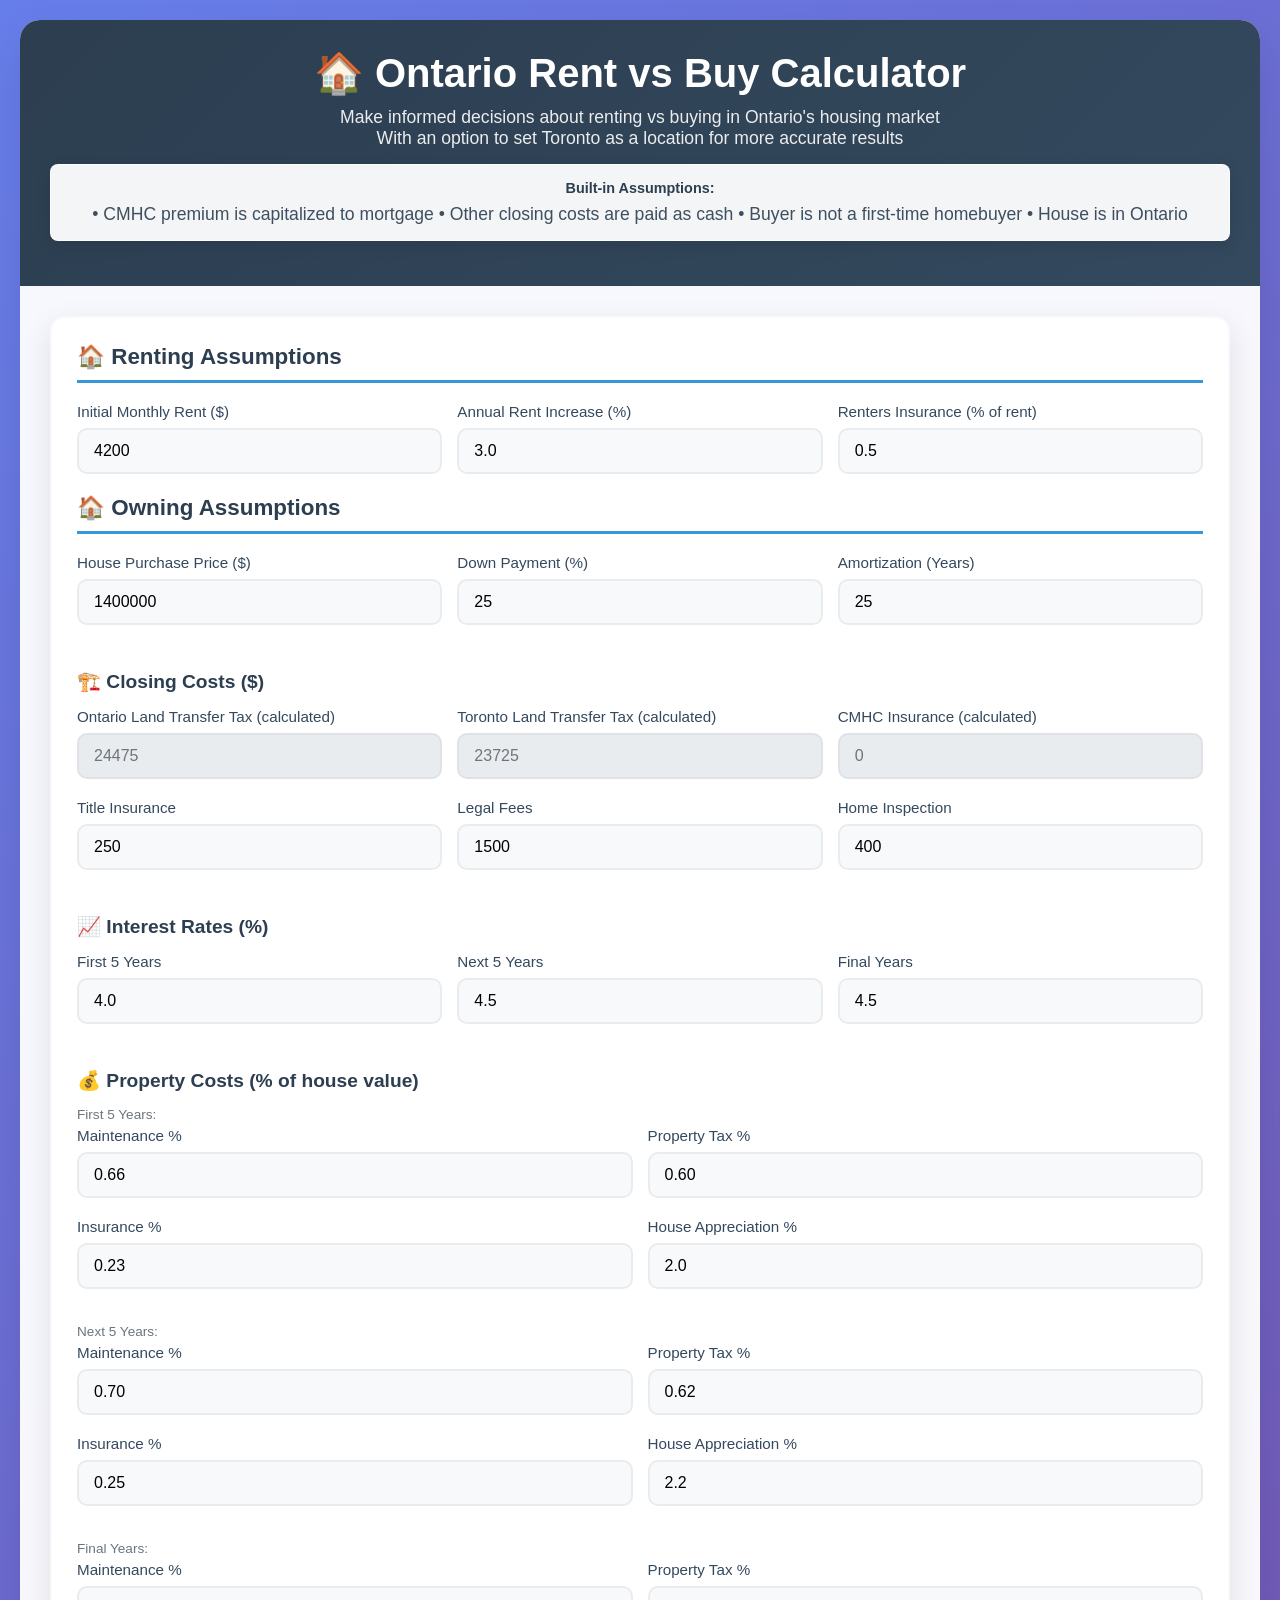
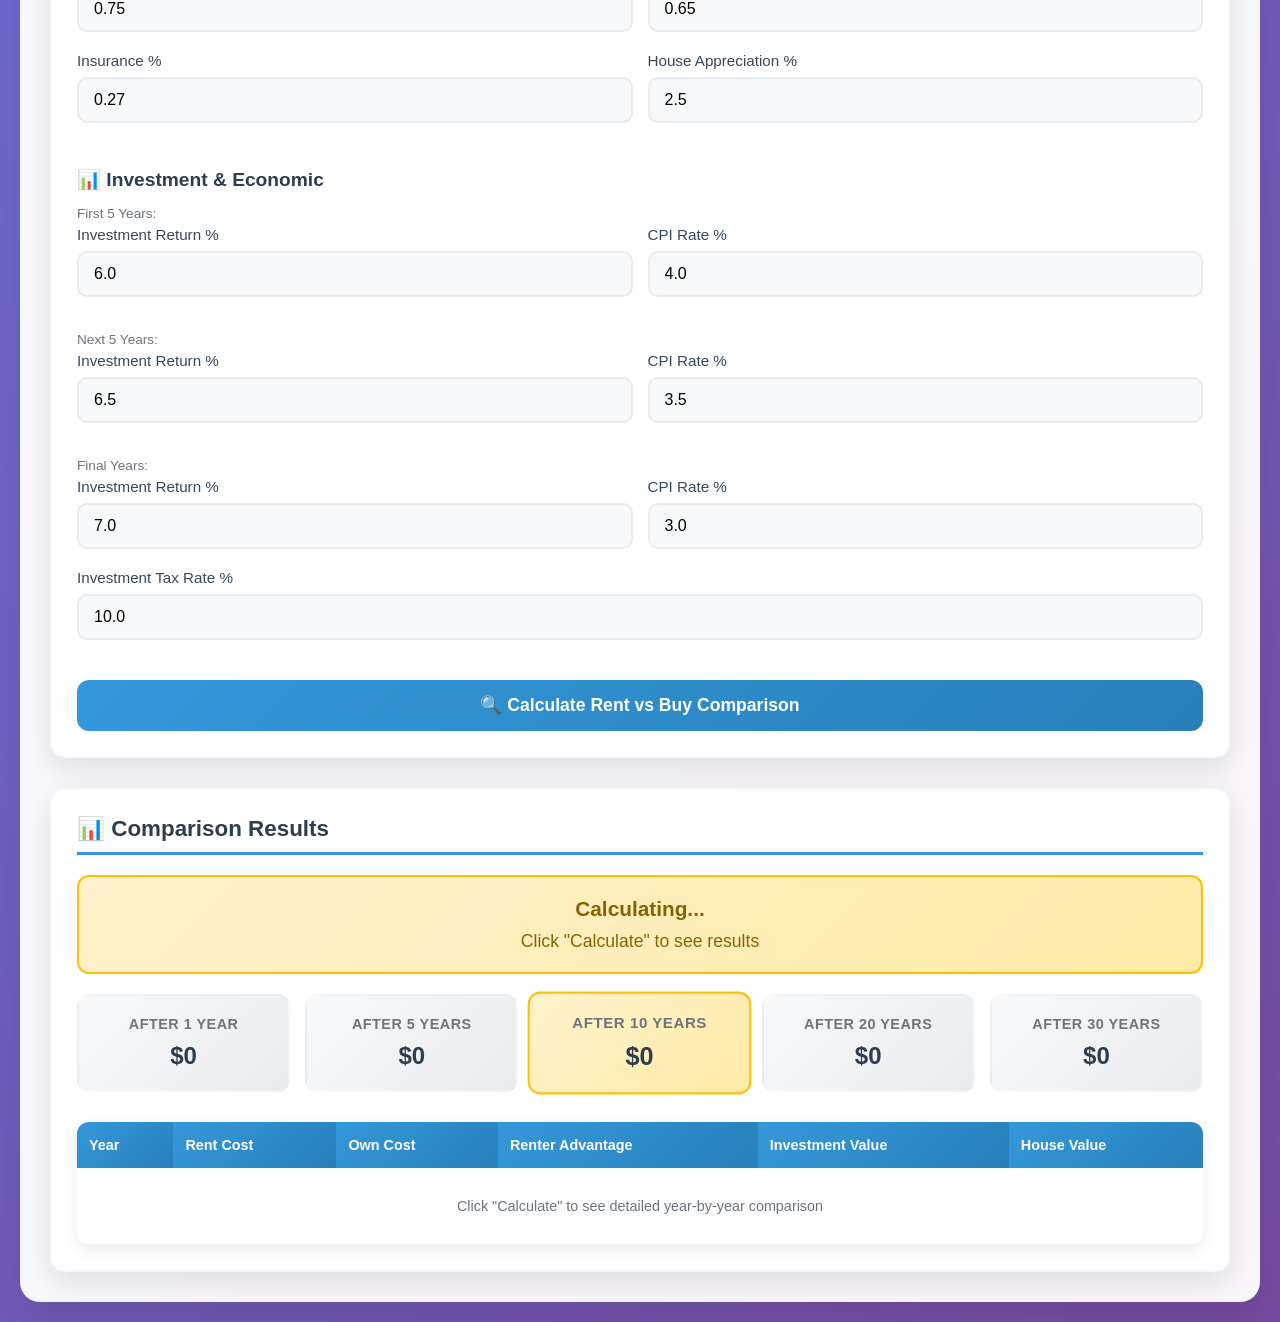
==== commit cdee3abc: "Update index.html removed a semicolon and replace with a comma to fix page not calculating" ====
--- a/index.html
+++ b/index.html
@@ -674,7 +674,7 @@
                 parseFloat(document.getElementById('cpiRate3').value) / 100
             ];
             const rentersInsuranceRates = [
-                parseFloat(document.getElementById('rentersInsurancePercent').value) / 100;
+                parseFloat(document.getElementById('rentersInsurancePercent').value) / 100,
             ];
             
             const investmentTaxRate = parseFloat(document.getElementById('investmentTaxRate').value) / 100;
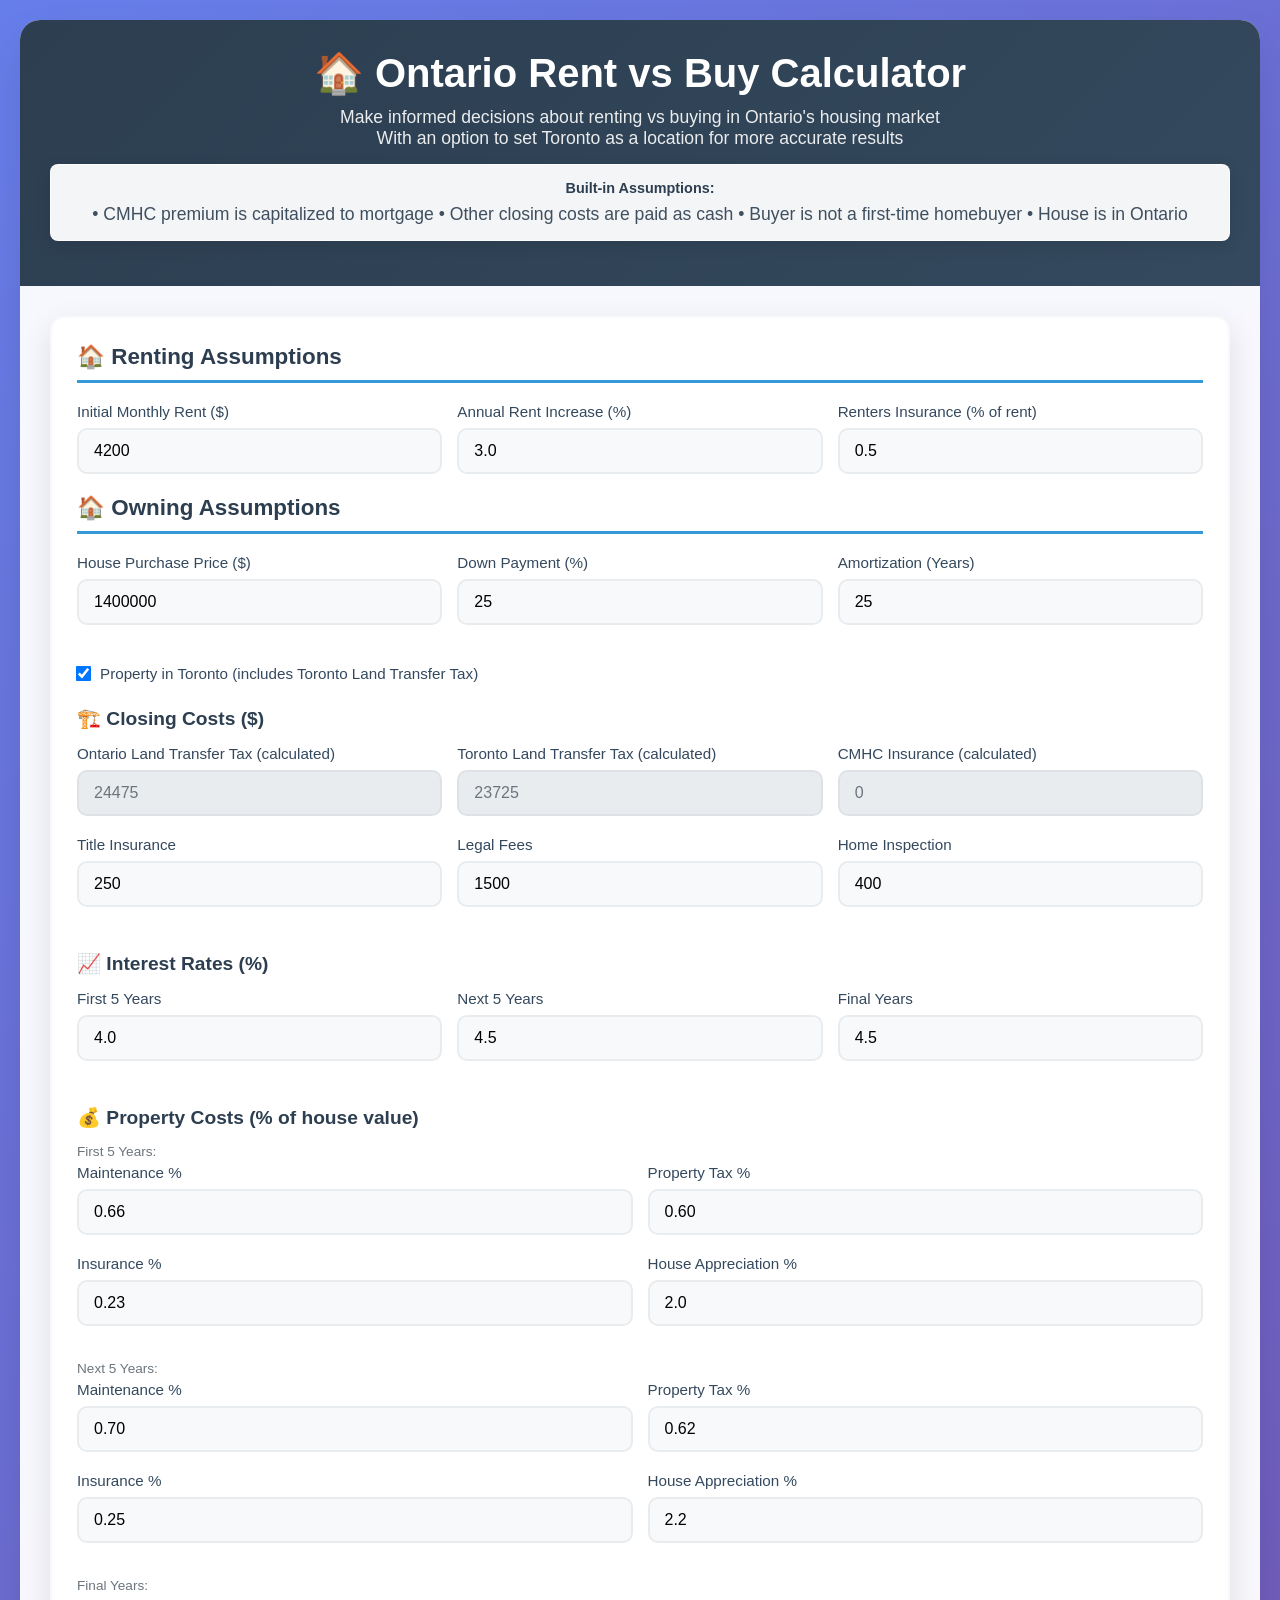
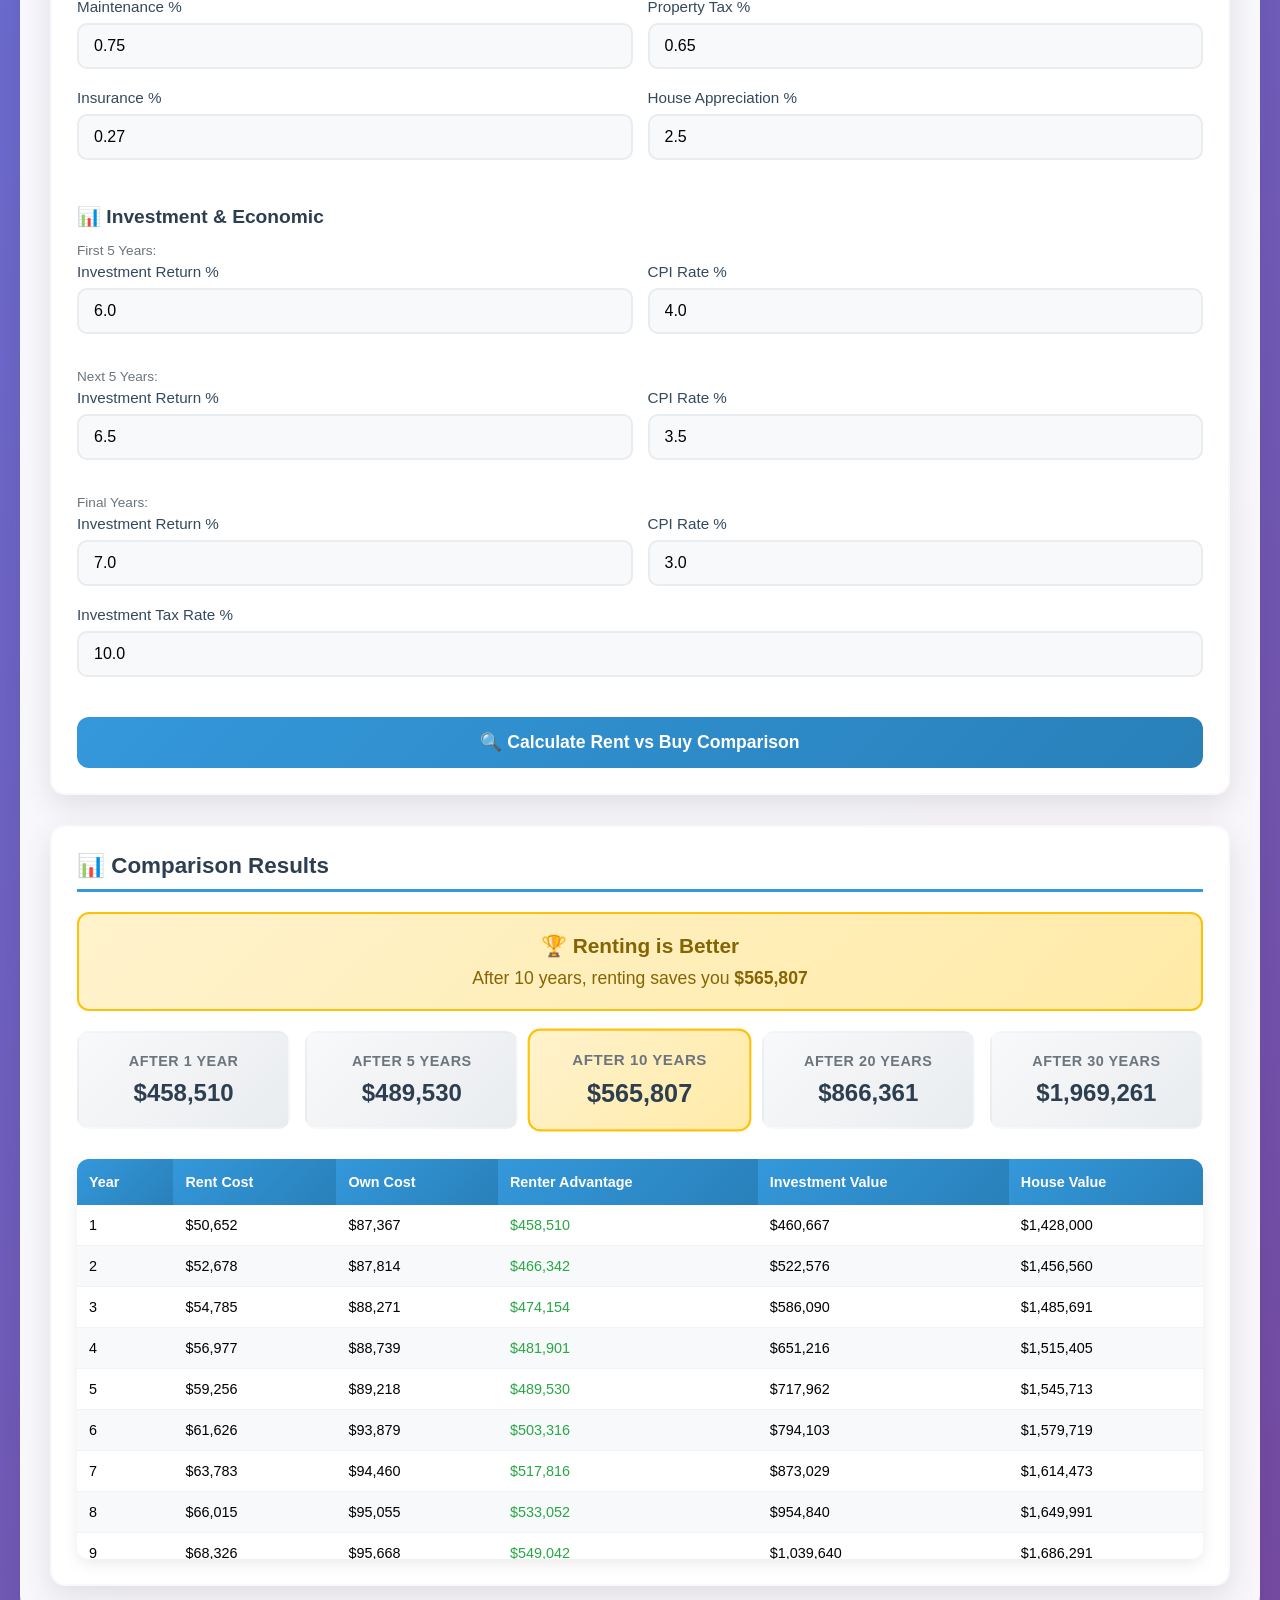
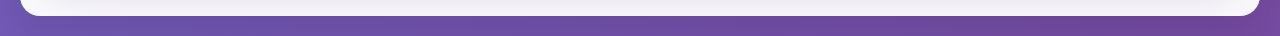
==== commit 49ab31d1: "Update index.html added checkbox for a Toronto home and updated code to use Toronto land xfer tax if" ====
--- a/index.html
+++ b/index.html
@@ -375,8 +375,17 @@
                         <input type="number" id="amortization" value="25" min="1" max="30">
                     </div>
                 </div>
-					
-                <h3 style="margin: 25px 0 15px 0; color: #2c3e50; font-size: 1.2rem;">🏗️ Closing Costs ($)</h3>
+				
+				<div class="input-group" style="margin: 20px 0;">
+					<label style="display: flex; align-items: center; font-weight: 500; color: #34495e; font-size: 0.95rem;">
+						<input type="checkbox" id="propertyInToronto" 
+						   style="margin-right: 10px; width: auto; transform: scale(1.2);" 
+						   onchange="updateCalculatedFields()" checked>
+						Property in Toronto (includes Toronto Land Transfer Tax)
+					</label>
+				</div>	
+                
+				<h3 style="margin: 25px 0 15px 0; color: #2c3e50; font-size: 1.2rem;">🏗️ Closing Costs ($)</h3>
                 
                 <div class="three-column">
                     <div class="input-group">
@@ -673,9 +682,7 @@
                 parseFloat(document.getElementById('cpiRate2').value) / 100,
                 parseFloat(document.getElementById('cpiRate3').value) / 100
             ];
-            const rentersInsuranceRates = [
-                parseFloat(document.getElementById('rentersInsurancePercent').value) / 100,
-            ];
+            const rentersInsuranceRate = parseFloat(document.getElementById('rentersInsurancePercent').value) / 100;
             
             const investmentTaxRate = parseFloat(document.getElementById('investmentTaxRate').value) / 100;
 
@@ -887,34 +894,42 @@
         }
 
         // Auto-calculate land transfer taxes and CMHC when house price or down payment changes
-        function updateCalculatedFields() {
-            const housePrice = parseFloat(document.getElementById('housePrice').value) || 0;
-            const downPaymentPercent = parseFloat(document.getElementById('downPayment').value) / 100 || 0;
-            const ontarioLTTField = document.getElementById('ontarioLTT');
+
+		function updateCalculatedFields() {
+			const housePrice = parseFloat(document.getElementById('housePrice').value) || 0;
+			const downPaymentPercent = parseFloat(document.getElementById('downPayment').value) / 100 || 0;
+			const isTorontoProperty = document.getElementById('propertyInToronto').checked;
+			const ontarioLTTField = document.getElementById('ontarioLTT');
 			const torontoLTTField = document.getElementById('torontoLTT');
 			const cmhcField = document.getElementById('cmhcInsurance');
-	
-            // Update land transfer taxes
-            document.getElementById('ontarioLTT').value = Math.round(calculateOntarioLTT(housePrice));
+
+			// Update land transfer taxes
+			document.getElementById('ontarioLTT').value = Math.round(calculateOntarioLTT(housePrice));
 			ontarioLTTField.setAttribute('readonly', 'readonly');
-            document.getElementById('torontoLTT').value = Math.round(calculateTorontoLTT(housePrice));
+			
+			// Only calculate Toronto LTT if property is in Toronto
+			if (isTorontoProperty) {
+				document.getElementById('torontoLTT').value = Math.round(calculateTorontoLTT(housePrice));
+			} else {
+				document.getElementById('torontoLTT').value = 0;
+			}
 			torontoLTTField.setAttribute('readonly', 'readonly');
-            
-            // Update CMHC insurance
-            const mortgageAmount = housePrice * (1 - downPaymentPercent);
-            let cmhcInsurance = 0;
-            if (downPaymentPercent < 0.20 && downPaymentPercent > 0.05) {
-                if (downPaymentPercent >= 0.15) {
-                    cmhcInsurance = mortgageAmount * 0.028;
-                } else if (downPaymentPercent >= 0.10) {
-                    cmhcInsurance = mortgageAmount * 0.031;
-                } else {
-                    cmhcInsurance = mortgageAmount * 0.04;
-                }
-            }
-            document.getElementById('cmhcInsurance').value = Math.round(cmhcInsurance);
+			
+			// Update CMHC insurance
+			const mortgageAmount = housePrice * (1 - downPaymentPercent);
+			let cmhcInsurance = 0;
+			if (downPaymentPercent < 0.20 && downPaymentPercent > 0.05) {
+				if (downPaymentPercent >= 0.15) {
+					cmhcInsurance = mortgageAmount * 0.028;
+				} else if (downPaymentPercent >= 0.10) {
+					cmhcInsurance = mortgageAmount * 0.031;
+				} else {
+					cmhcInsurance = mortgageAmount * 0.04;
+				}
+			}
+			document.getElementById('cmhcInsurance').value = Math.round(cmhcInsurance);
 			cmhcField.setAttribute('readonly', 'readonly');
-        }
+		}
 
         // Add event listeners for auto-updating calculated fields
         document.addEventListener('DOMContentLoaded', function() {
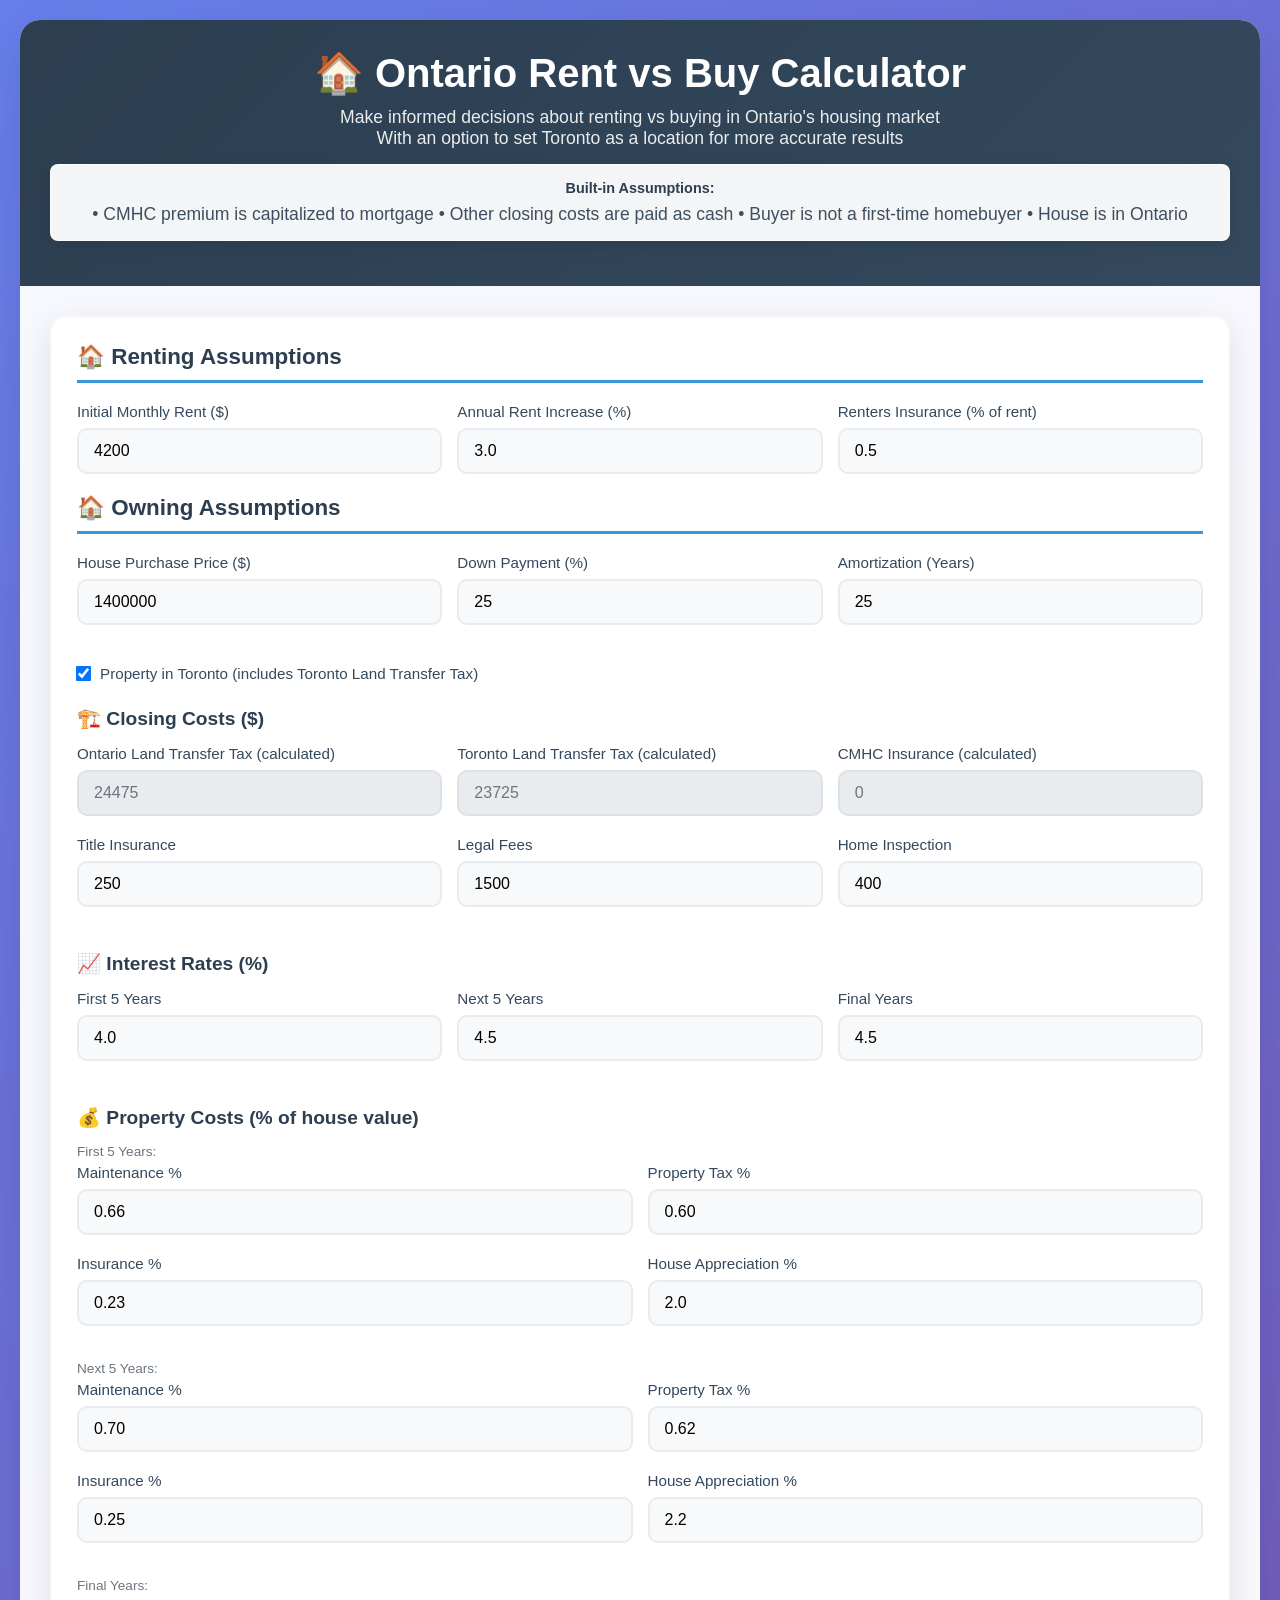
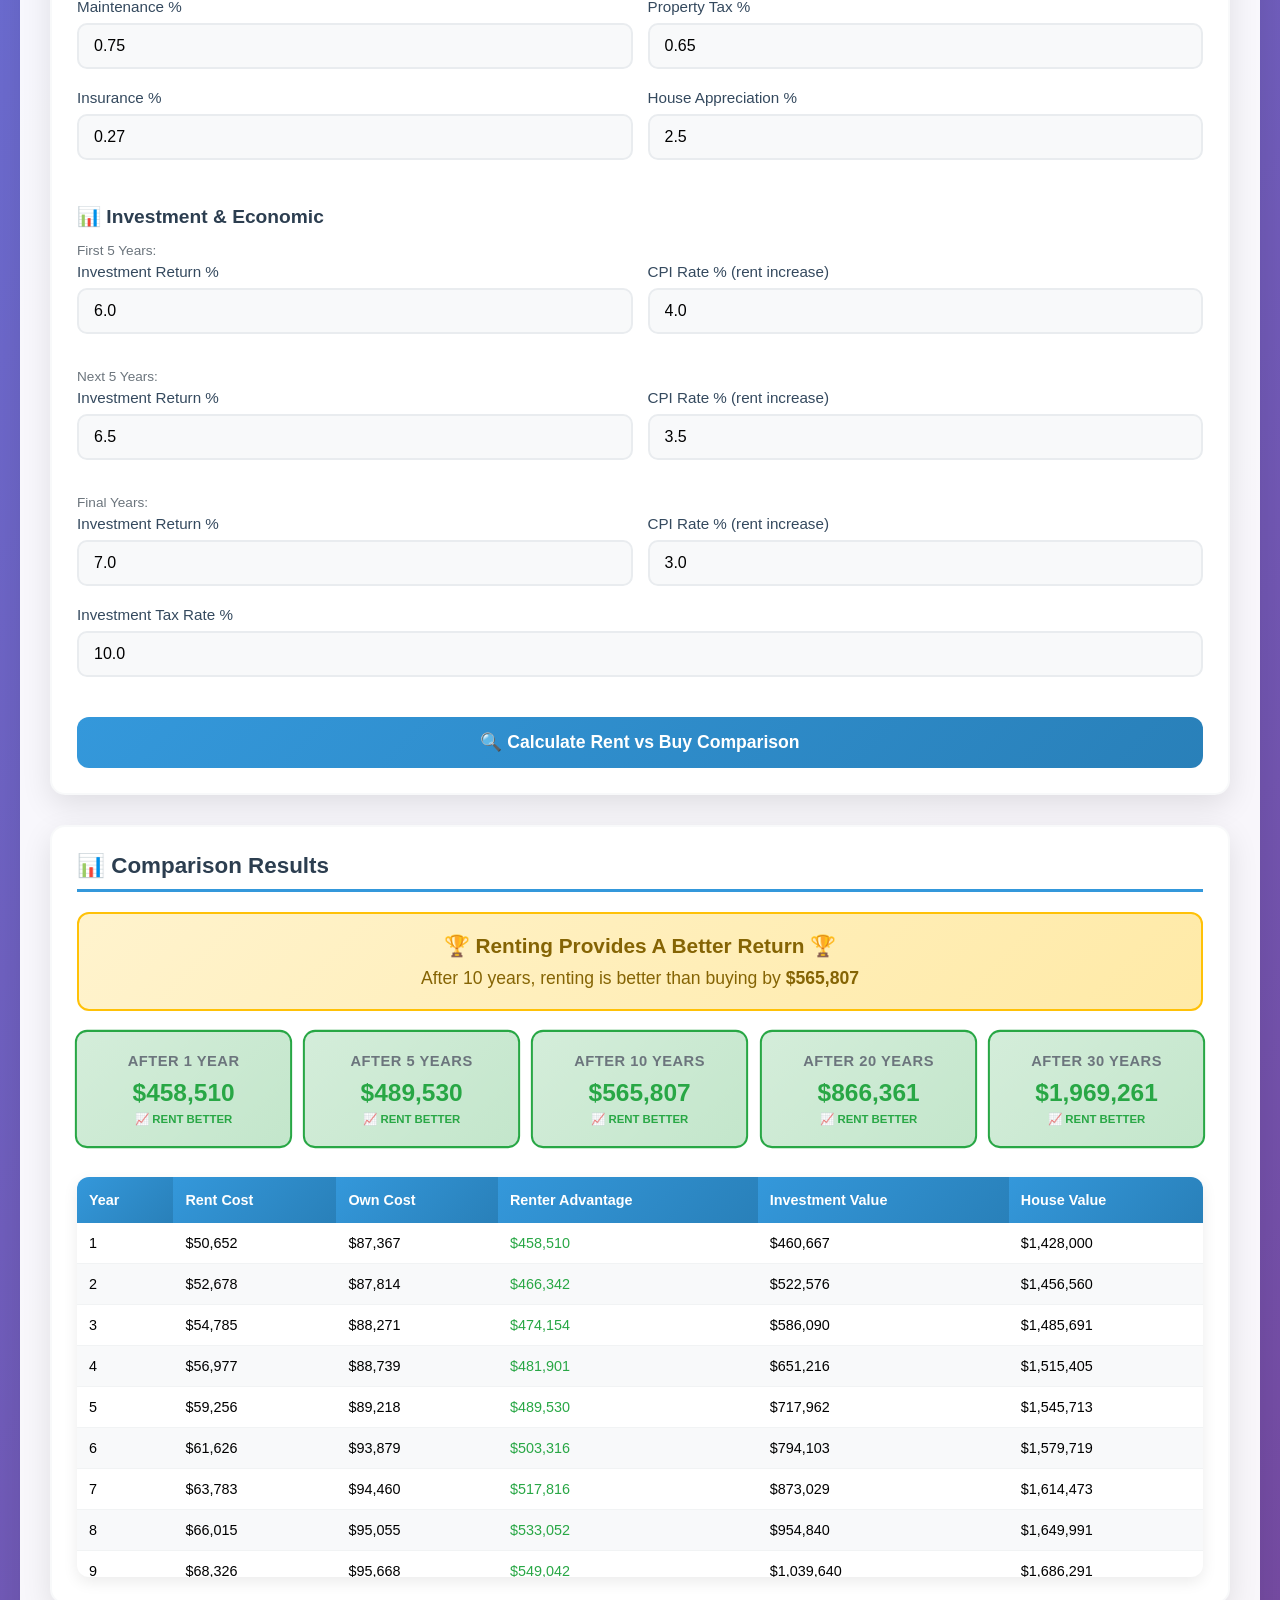
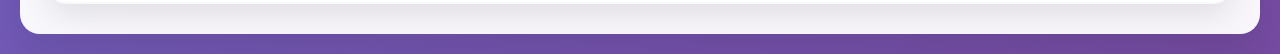
==== commit 237848e8: "Layout and Text changes changes to layout and additional text changes" ====
--- a/index.html
+++ b/index.html
@@ -4,324 +4,7 @@
     <meta charset="UTF-8">
     <meta name="viewport" content="width=device-width, initial-scale=1.0">
     <title>Toronto Rent vs Buy Investment Calculator</title>
-    <style>
-        * {
-            margin: 0;
-            padding: 0;
-            box-sizing: border-box;
-        }
-
-        body {
-            font-family: 'Segoe UI', Tahoma, Geneva, Verdana, sans-serif;
-            background: linear-gradient(135deg, #667eea 0%, #764ba2 100%);
-            min-height: 100vh;
-            padding: 20px;
-        }
-
-        .container {
-            max-width: 1600px;
-            margin: 0 auto;
-            background: rgba(255, 255, 255, 0.95);
-            border-radius: 20px;
-            box-shadow: 0 20px 40px rgba(0, 0, 0, 0.1);
-            overflow: hidden;
-        }
-
-        .header {
-            background: linear-gradient(135deg, #2c3e50 0%, #34495e 100%);
-            color: white;
-            padding: 30px;
-            text-align: center;
-        }
-
-        .header h1 {
-            font-size: 2.5rem;
-            margin-bottom: 10px;
-            font-weight: 600;
-        }
-
-        .header p {
-            font-size: 1.1rem;
-            opacity: 0.9;
-        }
-
-        .assumptions {
-            background: rgba(255, 255, 255, 0.95);
-            border: 1px solid rgba(255, 255, 255, 0.7);
-            border-radius: 8px;
-            padding: 15px;
-            margin: 15px 0;
-            font-size: 0.9rem;
-            color: #2c3e50;
-            box-shadow: 0 4px 15px rgba(0, 0, 0, 0.1);
-        }
-
-        .assumptions h4 {
-            margin-bottom: 8px;
-            color: #2c3e50;
-            font-weight: 600;
-        }
-
-        .main-content {
-            display: grid;
-            grid-template-columns: 1fr;
-            gap: 30px;
-            padding: 30px;
-        }
-
-        .input-section {
-            background: white;
-            border-radius: 15px;
-            padding: 25px;
-            box-shadow: 0 10px 30px rgba(0, 0, 0, 0.1);
-            border: 2px solid #f8f9fa;
-        }
-
-        .section-title {
-            font-size: 1.4rem;
-            font-weight: 600;
-            color: #2c3e50;
-            margin-bottom: 20px;
-            padding-bottom: 10px;
-            border-bottom: 3px solid #3498db;
-        }
-
-        .input-group {
-            margin-bottom: 20px;
-        }
-
-        .input-group label {
-            display: block;
-            font-weight: 500;
-            color: #34495e;
-            margin-bottom: 8px;
-            font-size: 0.95rem;
-        }
-
-        .input-group input {
-            width: 100%;
-            padding: 12px 15px;
-            border: 2px solid #e9ecef;
-            border-radius: 10px;
-            font-size: 1rem;
-            transition: all 0.3s ease;
-            background: #f8f9fa;
-        }
-
-        .input-group input:focus {
-            outline: none;
-            border-color: #3498db;
-            background: white;
-            box-shadow: 0 0 0 3px rgba(52, 152, 219, 0.1);
-        }
-		
-		.input-group input[readonly] {
-			background-color: #e9ecef !important;
-			color: #6c757d !important;
-			cursor: not-allowed !important;
-			border-color: #dee2e6 !important;
-			opacity: 1;
-		}
-
-		.input-group input[readonly]:focus {
-			background-color: #e9ecef !important;
-			border-color: #dee2e6 !important;
-			box-shadow: none !important;
-			color: #6c757d !important;
-		}
-		
-        .results-section {
-            background: white;
-            border-radius: 15px;
-            padding: 25px;
-            box-shadow: 0 10px 30px rgba(0, 0, 0, 0.1);
-            border: 2px solid #f8f9fa;
-        }
-
-        .comparison-grid {
-            display: grid;
-            grid-template-columns: repeat(5, 1fr);
-            gap: 15px;
-            margin-bottom: 30px;
-        }
-
-        .comparison-card {
-            background: linear-gradient(135deg, #f8f9fa 0%, #e9ecef 100%);
-            padding: 20px;
-            border-radius: 12px;
-            text-align: center;
-            border: 2px solid transparent;
-            transition: all 0.3s ease;
-        }
-
-        .comparison-card:hover {
-            transform: translateY(-5px);
-            box-shadow: 0 15px 35px rgba(0, 0, 0, 0.1);
-        }
-
-        .comparison-card.winner {
-            background: linear-gradient(135deg, #d4edda 0%, #c3e6cb 100%);
-            border-color: #28a745;
-        }
-
-        .comparison-card.highlighted {
-            background: linear-gradient(135deg, #fff3cd 0%, #ffeaa7 100%);
-            border-color: #ffc107;
-            transform: scale(1.05);
-        }
-
-        .comparison-card h3 {
-            font-size: 0.9rem;
-            color: #6c757d;
-            margin-bottom: 10px;
-            text-transform: uppercase;
-            letter-spacing: 0.5px;
-        }
-
-        .comparison-card .value {
-            font-size: 1.5rem;
-            font-weight: 700;
-            color: #2c3e50;
-        }
-
-        .comparison-card.winner .value {
-            color: #28a745;
-        }
-
-        .detailed-table {
-            background: white;
-            border-radius: 12px;
-            overflow: hidden;
-            box-shadow: 0 5px 15px rgba(0, 0, 0, 0.08);
-            margin-top: 30px;
-        }
-
-        .table-container {
-            max-height: 400px;
-            overflow-y: auto;
-        }
-
-        table {
-            width: 100%;
-            border-collapse: collapse;
-        }
-
-        th {
-            background: linear-gradient(135deg, #3498db 0%, #2980b9 100%);
-            color: white;
-            padding: 15px 12px;
-            text-align: left;
-            font-weight: 600;
-            font-size: 0.9rem;
-            position: sticky;
-            top: 0;
-            z-index: 10;
-        }
-
-        td {
-            padding: 12px;
-            border-bottom: 1px solid #f1f3f4;
-            font-size: 0.9rem;
-        }
-
-        tr:nth-child(even) {
-            background: #f8f9fa;
-        }
-
-        tr:hover {
-            background: #e3f2fd;
-        }
-
-        .calculate-btn {
-            background: linear-gradient(135deg, #3498db 0%, #2980b9 100%);
-            color: white;
-            border: none;
-            padding: 15px 30px;
-            font-size: 1.1rem;
-            font-weight: 600;
-            border-radius: 12px;
-            cursor: pointer;
-            transition: all 0.3s ease;
-            width: 100%;
-            margin-top: 20px;
-        }
-
-        .calculate-btn:hover {
-            transform: translateY(-2px);
-            box-shadow: 0 10px 25px rgba(52, 152, 219, 0.3);
-        }
-
-        .two-column {
-            display: grid;
-            grid-template-columns: 1fr 1fr;
-            gap: 15px;
-        }
-
-        .three-column {
-            display: grid;
-            grid-template-columns: 1fr 1fr 1fr;
-            gap: 15px;
-        }
-
-        .full-width {
-            grid-column: 1 / -1;
-        }
-
-        .period-label {
-            font-size: 0.85rem;
-            color: #6c757d;
-            font-weight: 500;
-            margin: 15px 0 5px 0;
-        }
-
-        @media (max-width: 1200px) {
-            .comparison-grid {
-                grid-template-columns: repeat(3, 1fr);
-            }
-        }
-
-        @media (max-width: 768px) {
-            .main-content {
-                grid-template-columns: 1fr;
-                gap: 20px;
-                padding: 20px;
-            }
-            
-            .comparison-grid {
-                grid-template-columns: 1fr;
-            }
-            
-            .two-column,
-            .three-column {
-                grid-template-columns: 1fr;
-            }
-            
-            .header h1 {
-                font-size: 2rem;
-            }
-        }
-
-        .summary-highlight {
-            background: linear-gradient(135deg, #fff3cd 0%, #ffeaa7 100%);
-            border: 2px solid #ffc107;
-            border-radius: 12px;
-            padding: 20px;
-            margin: 20px 0;
-            text-align: center;
-        }
-
-        .summary-highlight h3 {
-            color: #856404;
-            font-size: 1.3rem;
-            margin-bottom: 10px;
-        }
-
-        .summary-highlight p {
-            color: #856404;
-            font-size: 1.1rem;
-            font-weight: 500;
-        }
-    </style>
+	<link rel="stylesheet" href="style.css">
 </head>
 <body>
     <div class="container">
@@ -530,7 +213,7 @@
 					</div>
     
 					<div class="input-group">
-						<label>CPI Rate %</label>
+						<label>CPI Rate % (rent increase)</label>
 						<input type="number" id="cpiRate1" value="4.0" step="0.1">
 					</div>
 				</div>
@@ -543,7 +226,7 @@
                     </div>
                     
                     <div class="input-group">
-                        <label>CPI Rate %</label>
+                        <label>CPI Rate % (rent increase)</label>
                         <input type="number" id="cpiRate2" value="3.5" step="0.1">
                     </div>
 
@@ -557,7 +240,7 @@
                     </div>
                     
                     <div class="input-group">
-                        <label>CPI Rate %</label>
+                        <label>CPI Rate % (rent increase)</label>
                         <input type="number" id="cpiRate3" value="3.0" step="0.1">
                     </div>
 
@@ -837,30 +520,48 @@
         }
 
         function updateResults(results) {
-            // Update summary cards
-            const result1 = results[0]; // Year 1
-            const result5 = results[4]; // Year 5
-            const result10 = results[9]; // Year 10
-            const result20 = results[19]; // Year 20
-            const result30 = results[29]; // Year 30
-
-            document.getElementById('result1').textContent = formatCurrency(result1.difference);
-            document.getElementById('result5').textContent = formatCurrency(result5.difference);
-            document.getElementById('result10').textContent = formatCurrency(result10.difference);
-            document.getElementById('result20').textContent = formatCurrency(result20.difference);
-            document.getElementById('result30').textContent = formatCurrency(result30.difference);
+			// Update summary cards
+			const result1 = results[0]; // Year 1
+			const result5 = results[4]; // Year 5
+			const result10 = results[9]; // Year 10
+			const result20 = results[19]; // Year 20
+			const result30 = results[29]; // Year 30
+
+			// Helper function to update card with winner indication
+			function updateCard(elementId, result) {
+				const element = document.getElementById(elementId);
+				const card = element.closest('.comparison-card');
+        
+				// Remove existing winner class
+				card.classList.remove('winner');
+        
+				if (result.difference > 0) {
+					// Renting is better
+					element.innerHTML = `${formatCurrency(result.difference)}<div style="font-size: 0.7rem; color: #28a745; font-weight: 600; margin-top: 5px;">📈 RENT BETTER</div>`;
+					card.classList.add('winner');
+				} else {
+					// Buying is better
+					element.innerHTML = `${formatCurrency(result.difference)}<div style="font-size: 0.7rem; color: #dc3545; font-weight: 600; margin-top: 5px;">🏠 BUY BETTER</div>`;
+				}
+		}
+
+		updateCard('result1', result1);
+		updateCard('result5', result5);
+		updateCard('result10', result10);
+		updateCard('result20', result20);
+		updateCard('result30', result30);
 
             // Update summary highlight based on 10-year result
             const summaryElement = document.getElementById('summaryResult');
             if (result10.difference > 0) {
                 summaryElement.innerHTML = `
-                    <h3>🏆 Renting is Better</h3>
-                    <p>After 10 years, renting saves you <strong>${formatCurrency(result10.difference)}</strong></p>
+                    <h3>🏆 Renting Provides A Better Return 🏆</h3>
+                    <p>After 10 years, renting is better than buying by <strong>${formatCurrency(result10.difference)}</strong></p>
                 `;
             } else {
                 summaryElement.innerHTML = `
-                    <h3>🏠 Buying is Better</h3>
-                    <p>After 10 years, buying saves you <strong>${formatCurrency(Math.abs(result10.difference))}</strong></p>
+                    <h3>🏠 Buying Provides A Better Return 🏠</h3>
+                    <p>After 10 years, buying is better than renting by <strong>${formatCurrency(Math.abs(result10.difference))}</strong></p>
                 `;
             }
 
--- a/style.css
+++ b/style.css
@@ -0,0 +1,343 @@
+* {
+    margin: 0;
+    padding: 0;
+    box-sizing: border-box;
+}
+
+body {
+    font-family: 'Segoe UI', Tahoma, Geneva, Verdana, sans-serif;
+    background: linear-gradient(135deg, #667eea 0%, #764ba2 100%);
+    min-height: 100vh;
+    padding: 20px;
+}
+
+.container {
+    max-width: 1600px;
+    margin: 0 auto;
+    background: rgba(255, 255, 255, 0.95);
+    border-radius: 20px;
+    box-shadow: 0 20px 40px rgba(0, 0, 0, 0.1);
+    overflow: hidden;
+}
+
+.header {
+    background: linear-gradient(135deg, #2c3e50 0%, #34495e 100%);
+    color: white;
+    padding: 30px;
+    text-align: center;
+}
+
+.header h1 {
+    font-size: 2.5rem;
+    margin-bottom: 10px;
+    font-weight: 600;
+}
+
+.header p {
+    font-size: 1.1rem;
+    opacity: 0.9;
+}
+
+.assumptions {
+    background: rgba(255, 255, 255, 0.95);
+    border: 1px solid rgba(255, 255, 255, 0.7);
+    border-radius: 8px;
+    padding: 15px;
+    margin: 15px 0;
+    font-size: 0.9rem;
+    color: #2c3e50;
+    box-shadow: 0 4px 15px rgba(0, 0, 0, 0.1);
+}
+
+.assumptions h4 {
+    margin-bottom: 8px;
+    color: #2c3e50;
+    font-weight: 600;
+}
+
+.main-content {
+    display: grid;
+    grid-template-columns: 1fr;
+    gap: 30px;
+    padding: 30px;
+}
+
+.input-section {
+    background: white;
+    border-radius: 15px;
+    padding: 25px;
+    box-shadow: 0 10px 30px rgba(0, 0, 0, 0.1);
+    border: 2px solid #f8f9fa;
+}
+
+.section-title {
+    font-size: 1.4rem;
+    font-weight: 600;
+    color: #2c3e50;
+    margin-bottom: 20px;
+    padding-bottom: 10px;
+    border-bottom: 3px solid #3498db;
+}
+
+.input-group {
+    margin-bottom: 20px;
+}
+
+.input-group label {
+    display: block;
+    font-weight: 500;
+    color: #34495e;
+    margin-bottom: 8px;
+    font-size: 0.95rem;
+}
+
+.input-group input {
+    width: 100%;
+    padding: 12px 15px;
+    border: 2px solid #e9ecef;
+    border-radius: 10px;
+    font-size: 1rem;
+    transition: all 0.3s ease;
+    background: #f8f9fa;
+}
+
+.input-group input:focus {
+    outline: none;
+    border-color: #3498db;
+    background: white;
+    box-shadow: 0 0 0 3px rgba(52, 152, 219, 0.1);
+}
+
+.input-group input[readonly] {
+    background-color: #e9ecef !important;
+    color: #6c757d !important;
+    cursor: not-allowed !important;
+    border-color: #dee2e6 !important;
+    opacity: 1;
+}
+
+.input-group input[readonly]:focus {
+    background-color: #e9ecef !important;
+    border-color: #dee2e6 !important;
+    box-shadow: none !important;
+    color: #6c757d !important;
+}
+
+.results-section {
+    background: white;
+    border-radius: 15px;
+    padding: 25px;
+    box-shadow: 0 10px 30px rgba(0, 0, 0, 0.1);
+    border: 2px solid #f8f9fa;
+}
+
+.comparison-grid {
+    display: grid;
+    grid-template-columns: repeat(5, 1fr);
+    gap: 15px;
+    margin-bottom: 30px;
+}
+
+.comparison-card {
+    background: linear-gradient(135deg, #f8f9fa 0%, #e9ecef 100%);
+    padding: 20px;
+    border-radius: 12px;
+    text-align: center;
+    border: 2px solid transparent;
+    transition: all 0.3s ease;
+}
+
+.comparison-card:hover {
+    transform: translateY(-5px);
+    box-shadow: 0 15px 35px rgba(0, 0, 0, 0.1);
+}
+
+.comparison-card.winner {
+    background: linear-gradient(135deg, #d4edda 0%, #c3e6cb 100%);
+    border-color: #28a745;
+}
+
+.comparison-card.highlighted {
+    background: linear-gradient(135deg, #fff3cd 0%, #ffeaa7 100%);
+    border-color: #ffc107;
+    transform: scale(1.05);
+}
+
+.comparison-card h3 {
+    font-size: 0.9rem;
+    color: #6c757d;
+    margin-bottom: 10px;
+    text-transform: uppercase;
+    letter-spacing: 0.5px;
+}
+
+.comparison-card .value {
+    font-size: 1.5rem;
+    font-weight: 700;
+    color: #2c3e50;
+}
+
+.comparison-card.winner .value {
+    color: #28a745;
+}
+
+.detailed-table {
+    background: white;
+    border-radius: 12px;
+    overflow: hidden;
+    box-shadow: 0 5px 15px rgba(0, 0, 0, 0.08);
+    margin-top: 30px;
+}
+
+.table-container {
+    max-height: 400px;
+    overflow-y: auto;
+}
+
+table {
+    width: 100%;
+    border-collapse: collapse;
+}
+
+th {
+    background: linear-gradient(135deg, #3498db 0%, #2980b9 100%);
+    color: white;
+    padding: 15px 12px;
+    text-align: left;
+    font-weight: 600;
+    font-size: 0.9rem;
+    position: sticky;
+    top: 0;
+    z-index: 10;
+}
+
+td {
+    padding: 12px;
+    border-bottom: 1px solid #f1f3f4;
+    font-size: 0.9rem;
+}
+
+tr:nth-child(even) {
+    background: #f8f9fa;
+}
+
+tr:hover {
+    background: #e3f2fd;
+}
+
+.calculate-btn {
+    background: linear-gradient(135deg, #3498db 0%, #2980b9 100%);
+    color: white;
+    border: none;
+    padding: 15px 30px;
+    font-size: 1.1rem;
+    font-weight: 600;
+    border-radius: 12px;
+    cursor: pointer;
+    transition: all 0.3s ease;
+    width: 100%;
+    margin-top: 20px;
+}
+
+.calculate-btn:hover {
+    transform: translateY(-2px);
+    box-shadow: 0 10px 25px rgba(52, 152, 219, 0.3);
+}
+
+.two-column {
+    display: grid;
+    grid-template-columns: 1fr 1fr;
+    gap: 15px;
+}
+
+.three-column {
+    display: grid;
+    grid-template-columns: 1fr 1fr 1fr;
+    gap: 15px;
+}
+
+.full-width {
+    grid-column: 1 / -1;
+}
+
+.period-label {
+    font-size: 0.85rem;
+    color: #6c757d;
+    font-weight: 500;
+    margin: 15px 0 5px 0;
+}
+
+@media (max-width: 1200px) {
+    .comparison-grid {
+        grid-template-columns: repeat(3, 1fr);
+    }
+}
+
+@media (max-width: 768px) {
+    .main-content {
+        grid-template-columns: 1fr;
+        gap: 20px;
+        padding: 20px;
+    }
+    
+    .comparison-grid {
+        grid-template-columns: 1fr;
+    }
+    
+    .two-column,
+    .three-column {
+        grid-template-columns: 1fr;
+    }
+    
+    .header h1 {
+        font-size: 2rem;
+    }
+}
+
+.summary-highlight {
+    background: linear-gradient(135deg, #fff3cd 0%, #ffeaa7 100%);
+    border: 2px solid #ffc107;
+    border-radius: 12px;
+    padding: 20px;
+    margin: 20px 0;
+    text-align: center;
+}
+
+.summary-highlight h3 {
+    color: #856404;
+    font-size: 1.3rem;
+    margin-bottom: 10px;
+}
+
+.summary-highlight p {
+    color: #856404;
+    font-size: 1.1rem;
+    font-weight: 500;
+}
+.comparison-card .winner-indicator {
+    font-size: 0.7rem;
+    font-weight: 600;
+    margin-top: 5px;
+    text-transform: uppercase;
+    letter-spacing: 0.5px;
+}
+
+.comparison-card .rent-better {
+    color: #28a745;
+}
+
+.comparison-card .buy-better {
+    color: #dc3545;
+}
+
+.comparison-card.winner {
+    background: linear-gradient(135deg, #d4edda 0%, #c3e6cb 100%);
+    border-color: #28a745;
+    transform: scale(1.02);
+}
+
+.comparison-card.buy-winner {
+    background: linear-gradient(135deg, #f8d7da 0%, #f5c6cb 100%);
+    border-color: #dc3545;
+    transform: scale(1.02);
+}
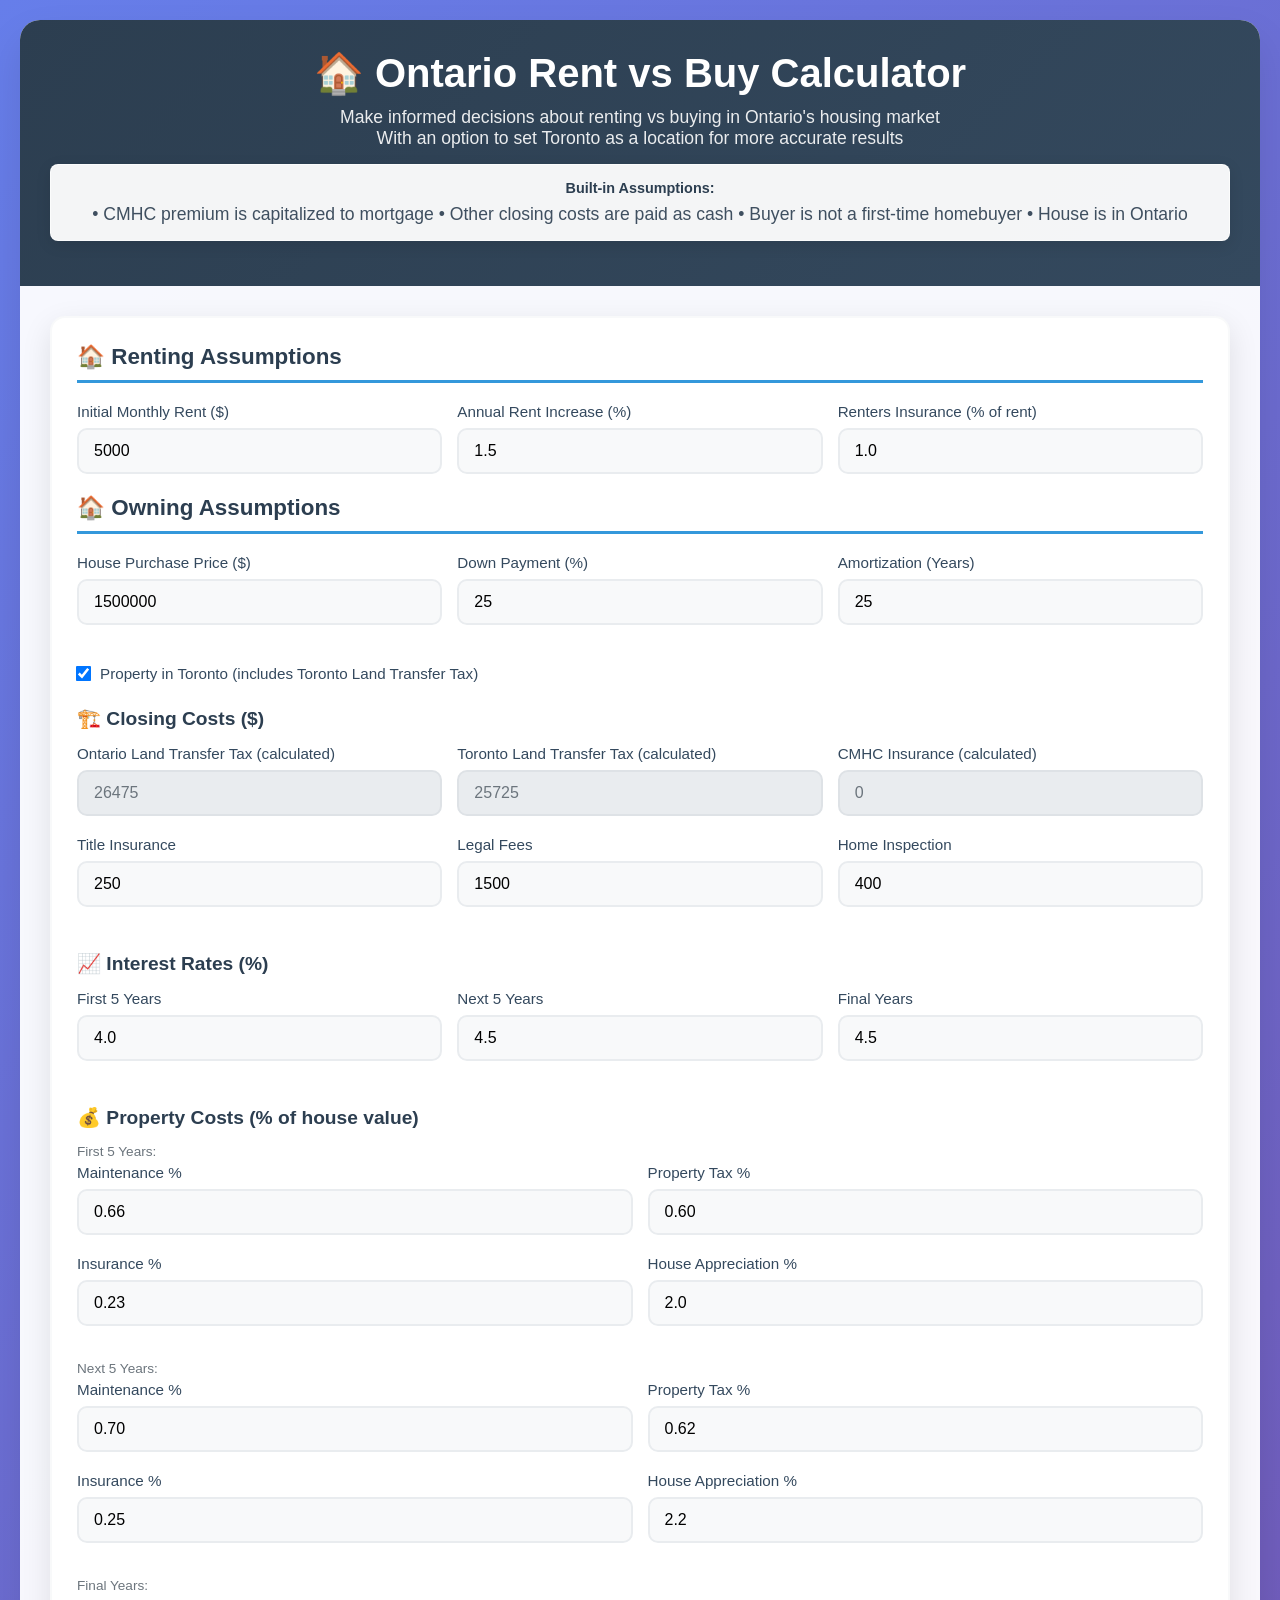
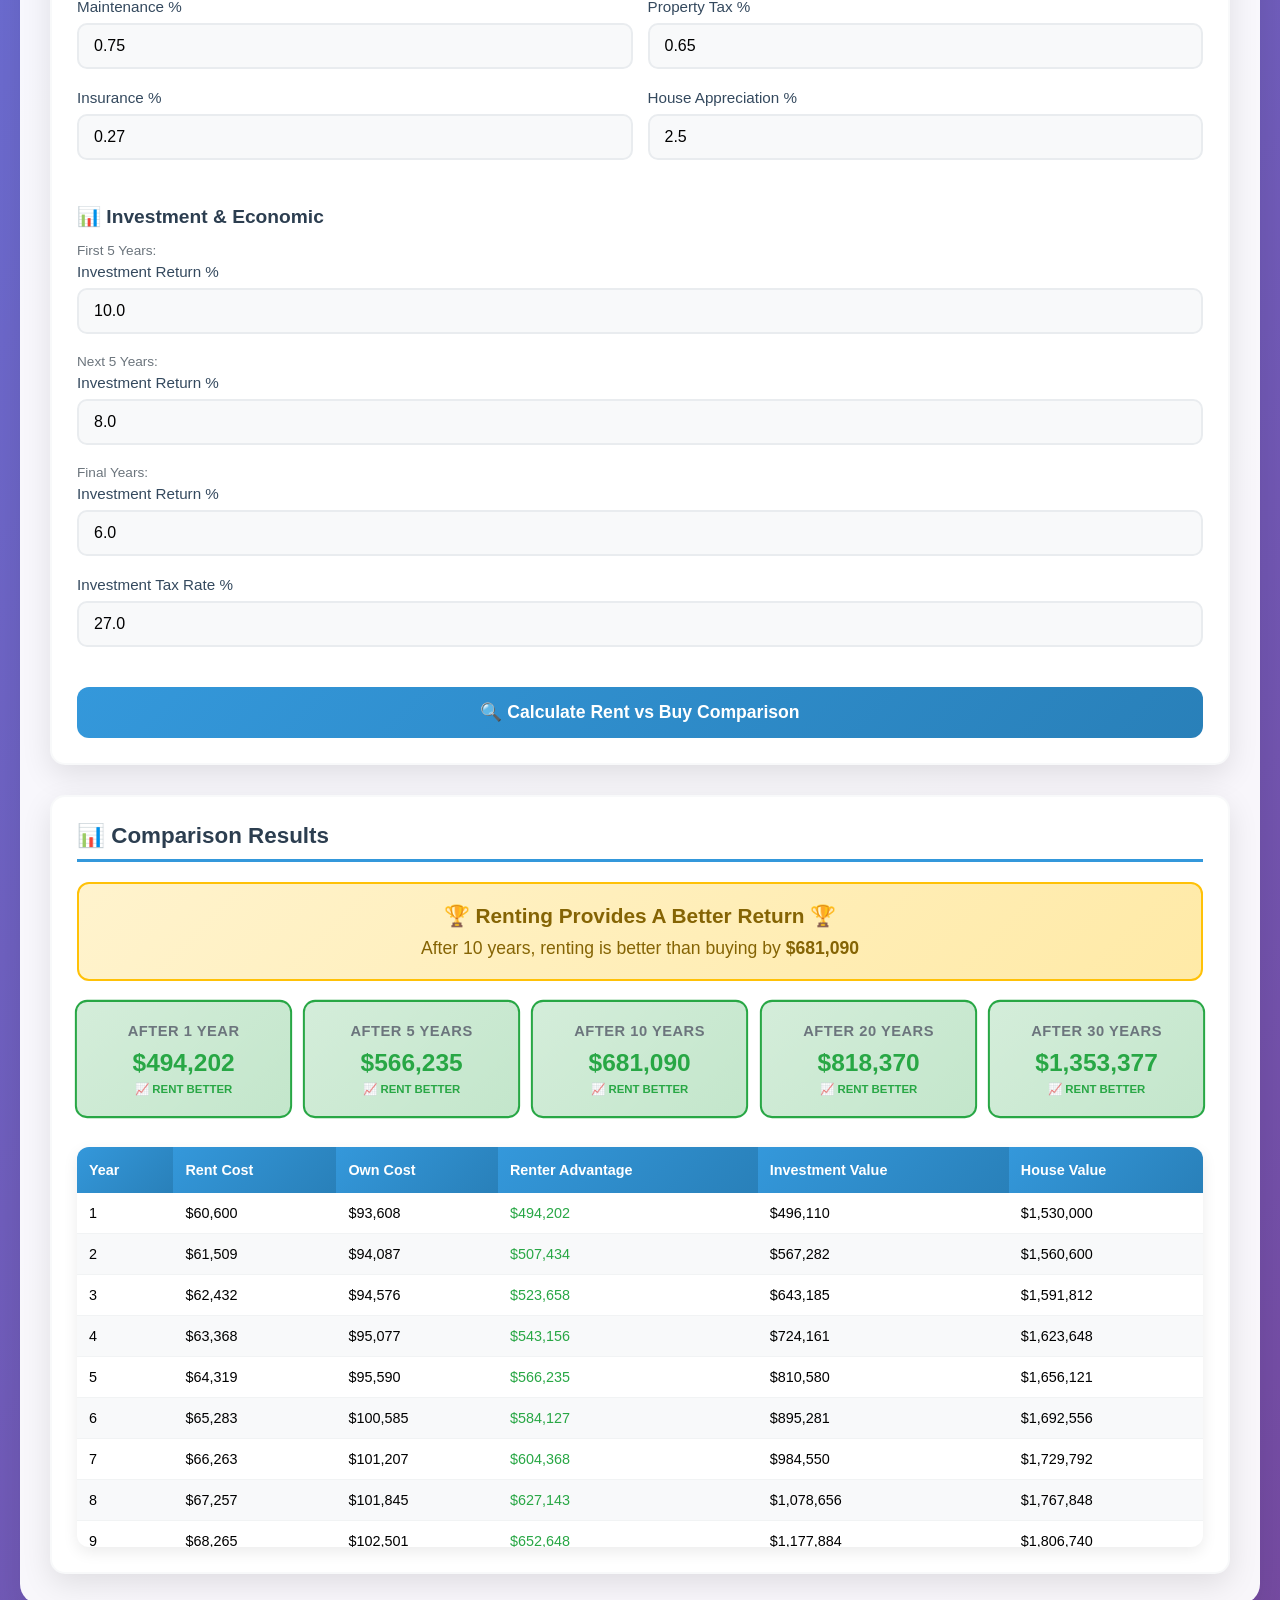
==== commit 7458d37f: "Update index.html Cleaned up CPI and rent increase fields. no wit only uses rent increase in calcula" ====
--- a/index.html
+++ b/index.html
@@ -26,17 +26,17 @@
 				<div class="three-column">
 					<div class="input-group">
 						<label>Initial Monthly Rent ($)</label>
-						<input type="number" id="monthlyRent" value="4200">
+						<input type="number" id="monthlyRent" value="5000">
                 </div>
                 
                     <div class="input-group">
                         <label>Annual Rent Increase (%)</label>
-                        <input type="number" id="rentIncrease" value="3.0" step="0.1">
+                        <input type="number" id="rentIncrease" value="1.5" step="0.1">
                 </div>
                     
                     <div class="input-group">
                         <label>Renters Insurance (% of rent)</label>
-                        <input type="number" id="rentersInsurancePercent" value="0.5" step="0.1">
+                        <input type="number" id="rentersInsurancePercent" value="1.0" step="0.1">
                     </div>
                 </div>
 				
@@ -45,7 +45,7 @@
                 <div class="three-column">
                     <div class="input-group">
                         <label>House Purchase Price ($)</label>
-                        <input type="number" id="housePrice" value="1400000">
+                        <input type="number" id="housePrice" value="1500000">
                     </div>
                     
                     <div class="input-group">
@@ -204,51 +204,27 @@
 
                 <h3 style="margin: 25px 0 15px 0; color: #2c3e50; font-size: 1.2rem;">📊 Investment & Economic</h3>
                 
-                <div class="period-label">First 5 Years:</div>
-
-				<div class="two-column">
-					<div class="input-group">
-						<label>Investment Return %</label>
-						<input type="number" id="investmentReturn1" value="6.0" step="0.1">
-					</div>
-    
-					<div class="input-group">
-						<label>CPI Rate % (rent increase)</label>
-						<input type="number" id="cpiRate1" value="4.0" step="0.1">
-					</div>
+				<div class="period-label">First 5 Years:</div>
+				<div class="input-group">
+					<label>Investment Return %</label>
+					<input type="number" id="investmentReturn1" value="10.0" step="0.1">
 				</div>
 
-                <div class="period-label">Next 5 Years:</div>
-                <div class="two-column">
-                    <div class="input-group">
-                        <label>Investment Return %</label>
-                        <input type="number" id="investmentReturn2" value="6.5" step="0.1">
-                    </div>
-                    
-                    <div class="input-group">
-                        <label>CPI Rate % (rent increase)</label>
-                        <input type="number" id="cpiRate2" value="3.5" step="0.1">
-                    </div>
-
-                </div>
-
-                <div class="period-label">Final Years:</div>
-                <div class="two-column">
-                    <div class="input-group">
-                        <label>Investment Return %</label>
-                        <input type="number" id="investmentReturn3" value="7.0" step="0.1">
-                    </div>
-                    
-                    <div class="input-group">
-                        <label>CPI Rate % (rent increase)</label>
-                        <input type="number" id="cpiRate3" value="3.0" step="0.1">
-                    </div>
-
-                </div>
+				<div class="period-label">Next 5 Years:</div>
+				<div class="input-group">
+					<label>Investment Return %</label>
+					<input type="number" id="investmentReturn2" value="8.0" step="0.1">
+				</div>
+
+				<div class="period-label">Final Years:</div>
+				<div class="input-group">
+					<label>Investment Return %</label>
+					<input type="number" id="investmentReturn3" value="6.0" step="0.1">
+				</div>
 
                 <div class="input-group">
                     <label>Investment Tax Rate %</label>
-                    <input type="number" id="investmentTaxRate" value="10.0" step="0.1">
+                    <input type="number" id="investmentTaxRate" value="27.0" step="0.1">
                 </div>
 
                 <button class="calculate-btn" onclick="calculateComparison()">
@@ -360,13 +336,9 @@
                 parseFloat(document.getElementById('investmentReturn2').value) / 100,
                 parseFloat(document.getElementById('investmentReturn3').value) / 100
             ];
-            const cpiRates = [
-                parseFloat(document.getElementById('cpiRate1').value) / 100,
-                parseFloat(document.getElementById('cpiRate2').value) / 100,
-                parseFloat(document.getElementById('cpiRate3').value) / 100
-            ];
+
             const rentersInsuranceRate = parseFloat(document.getElementById('rentersInsurancePercent').value) / 100;
-            
+            const rentIncrease = parseFloat(document.getElementById('rentIncrease').value) / 100;
             const investmentTaxRate = parseFloat(document.getElementById('investmentTaxRate').value) / 100;
 
             // Calculate initial values
@@ -416,7 +388,6 @@
                 const currentInsuranceRate = insuranceRates[period];
                 const currentAppreciationRate = appreciationRates[period];
                 const currentInvestmentReturn = investmentReturns[period];
-                const currentCpiRate = cpiRates[period];
 
                 // Calculate mortgage payment (if still paying)
                 const remainingYears = Math.max(0, amortizationYears - (year - 1));
@@ -482,7 +453,7 @@
                 });
 
                 // Update rent for next year
-                currentRent *= (1 + currentCpiRate);
+                currentRent *= (1 + rentIncrease);
             }
 
             // Update UI with results
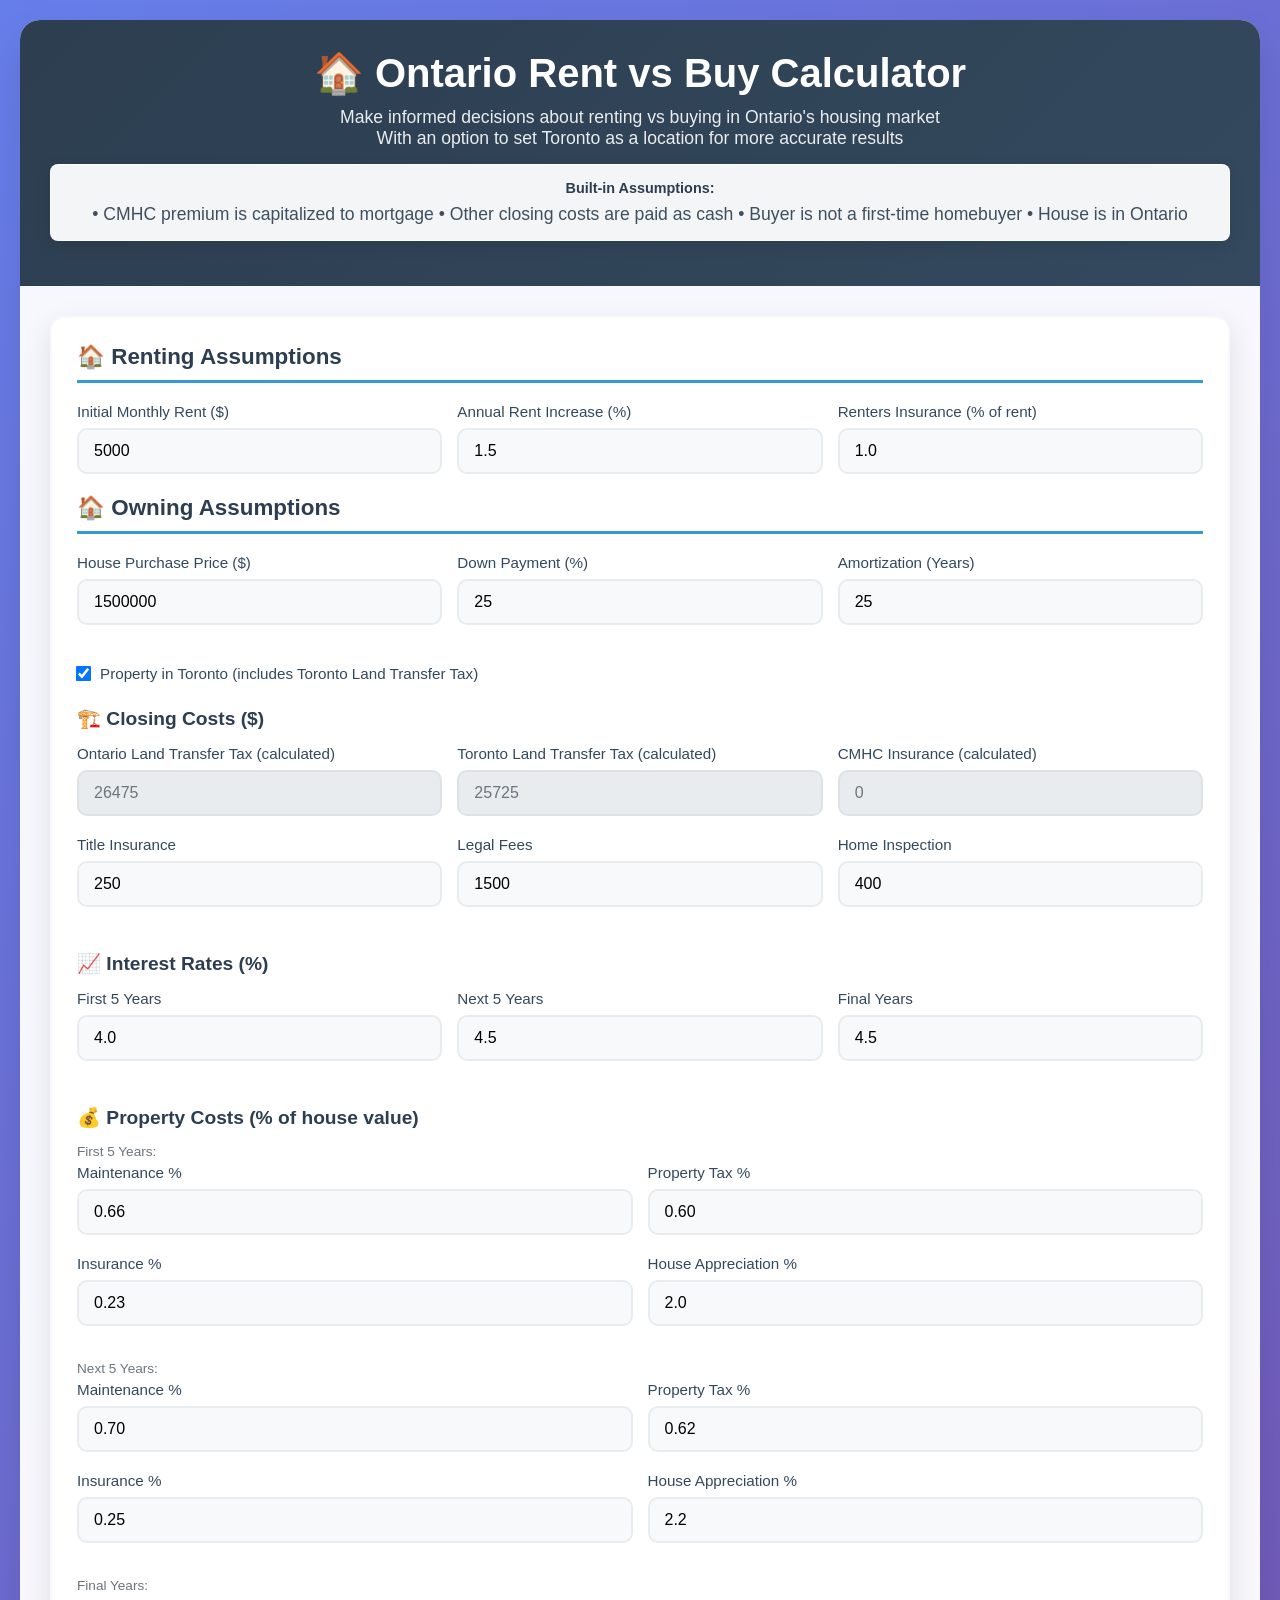
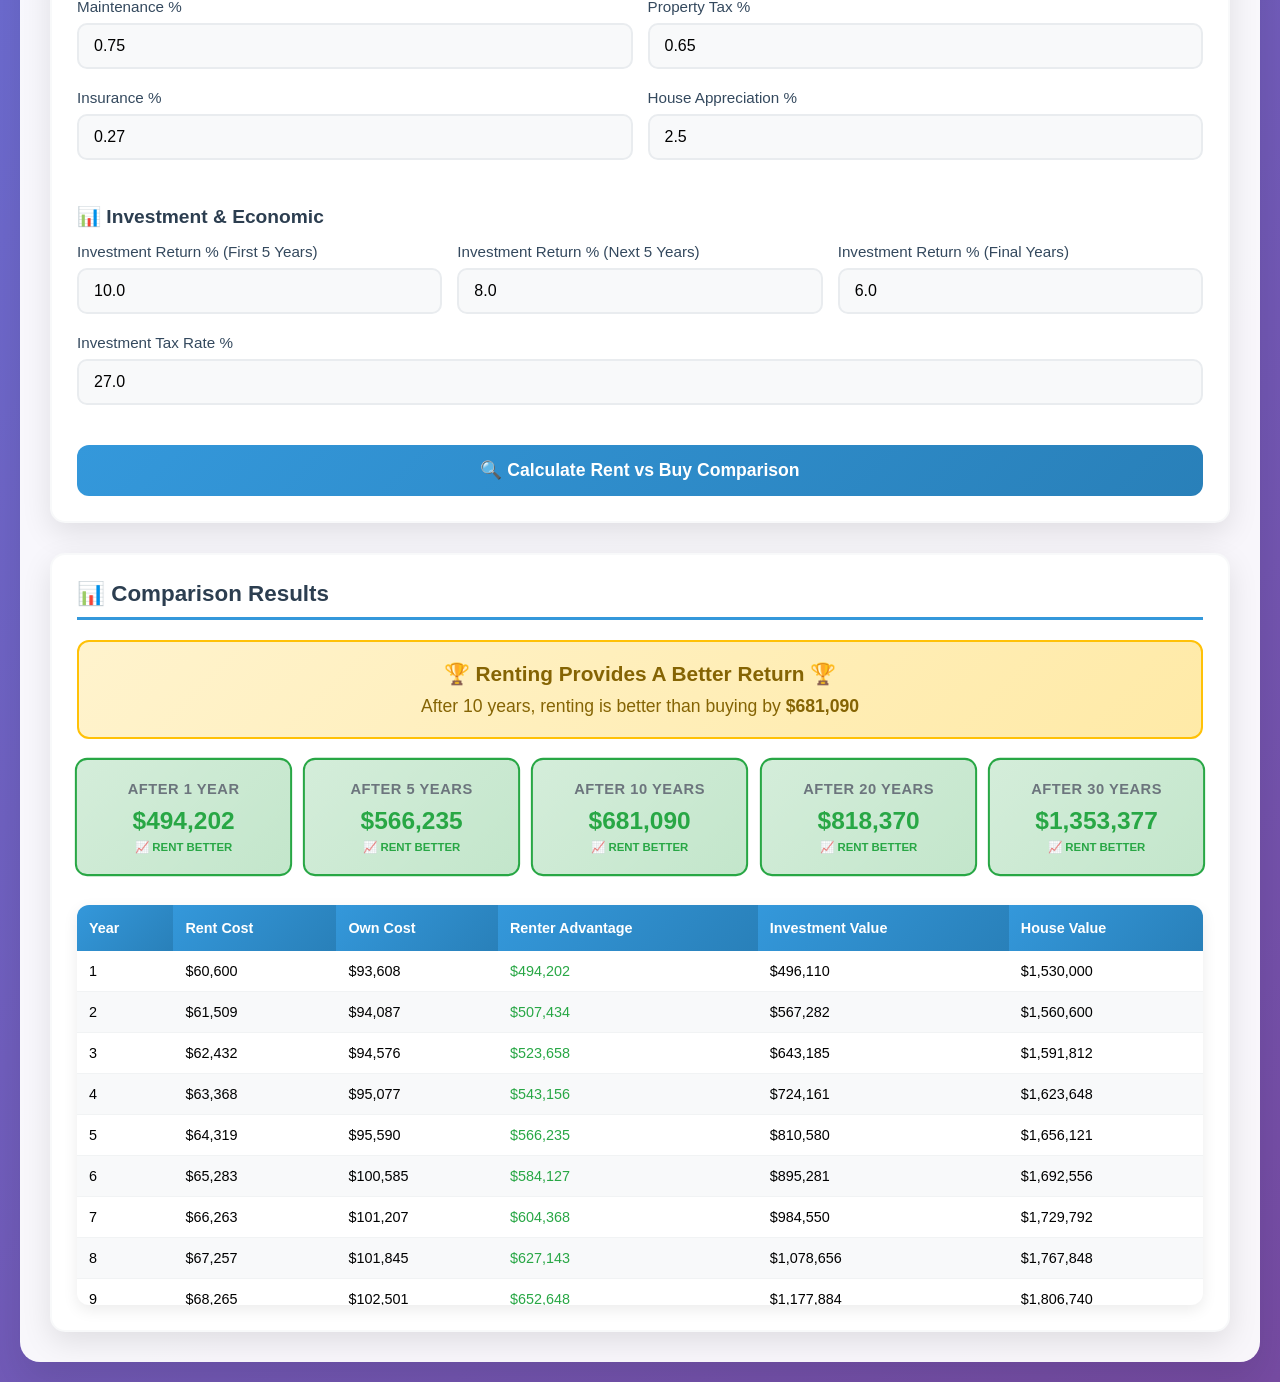
==== commit 5ea8b211: "added .js file removed calculator code from HTML and created .js file" ====
--- a/index.html
+++ b/index.html
@@ -5,6 +5,7 @@
     <meta name="viewport" content="width=device-width, initial-scale=1.0">
     <title>Toronto Rent vs Buy Investment Calculator</title>
 	<link rel="stylesheet" href="style.css">
+	<script src="calculator.js"></script>
 </head>
 <body>
     <div class="container">
@@ -204,22 +205,21 @@
 
                 <h3 style="margin: 25px 0 15px 0; color: #2c3e50; font-size: 1.2rem;">📊 Investment & Economic</h3>
                 
-				<div class="period-label">First 5 Years:</div>
-				<div class="input-group">
-					<label>Investment Return %</label>
-					<input type="number" id="investmentReturn1" value="10.0" step="0.1">
-				</div>
-
-				<div class="period-label">Next 5 Years:</div>
-				<div class="input-group">
-					<label>Investment Return %</label>
-					<input type="number" id="investmentReturn2" value="8.0" step="0.1">
-				</div>
-
-				<div class="period-label">Final Years:</div>
-				<div class="input-group">
-					<label>Investment Return %</label>
-					<input type="number" id="investmentReturn3" value="6.0" step="0.1">
+				<div class="three-column">
+					<div class="input-group">
+						<label>Investment Return % (First 5 Years)</label>
+						<input type="number" id="investmentReturn1" value="10.0" step="0.1">
+					</div>
+					
+					<div class="input-group">
+						<label>Investment Return % (Next 5 Years)</label>
+						<input type="number" id="investmentReturn2" value="8.0" step="0.1">
+					</div>
+					
+					<div class="input-group">
+						<label>Investment Return % (Final Years)</label>
+						<input type="number" id="investmentReturn3" value="6.0" step="0.1">
+					</div>
 				</div>
 
                 <div class="input-group">
@@ -290,328 +290,5 @@
         </div>
     </div>
 
-    <script>
-        function calculateComparison() {
-            // Get input values
-            const housePrice = parseFloat(document.getElementById('housePrice').value);
-            const downPaymentPercent = parseFloat(document.getElementById('downPayment').value) / 100;
-            const monthlyRent = parseFloat(document.getElementById('monthlyRent').value);
-            const amortizationYears = parseInt(document.getElementById('amortization').value);
-            
-            // Interest rates
-            const interestRate1 = parseFloat(document.getElementById('interestRate1').value) / 100;
-            const interestRate2 = parseFloat(document.getElementById('interestRate2').value) / 100;
-            const interestRate3 = parseFloat(document.getElementById('interestRate3').value) / 100;
-            
-            // Closing costs
-            const titleInsurance = parseFloat(document.getElementById('titleInsurance').value);
-            const legalFees = parseFloat(document.getElementById('legalFees').value);
-            const homeInspection = parseFloat(document.getElementById('homeInspection').value);
-            
-            // Property costs by period
-            const maintenanceRates = [
-                parseFloat(document.getElementById('maintenanceRate1').value) / 100,
-                parseFloat(document.getElementById('maintenanceRate2').value) / 100,
-                parseFloat(document.getElementById('maintenanceRate3').value) / 100
-            ];
-            const propertyTaxRates = [
-                parseFloat(document.getElementById('propertyTaxRate1').value) / 100,
-                parseFloat(document.getElementById('propertyTaxRate2').value) / 100,
-                parseFloat(document.getElementById('propertyTaxRate3').value) / 100
-            ];
-            const insuranceRates = [
-                parseFloat(document.getElementById('insuranceRate1').value) / 100,
-                parseFloat(document.getElementById('insuranceRate2').value) / 100,
-                parseFloat(document.getElementById('insuranceRate3').value) / 100
-            ];
-            const appreciationRates = [
-                parseFloat(document.getElementById('appreciationRate1').value) / 100,
-                parseFloat(document.getElementById('appreciationRate2').value) / 100,
-                parseFloat(document.getElementById('appreciationRate3').value) / 100
-            ];
-            
-            // Investment and economic by period
-            const investmentReturns = [
-                parseFloat(document.getElementById('investmentReturn1').value) / 100,
-                parseFloat(document.getElementById('investmentReturn2').value) / 100,
-                parseFloat(document.getElementById('investmentReturn3').value) / 100
-            ];
-
-            const rentersInsuranceRate = parseFloat(document.getElementById('rentersInsurancePercent').value) / 100;
-            const rentIncrease = parseFloat(document.getElementById('rentIncrease').value) / 100;
-            const investmentTaxRate = parseFloat(document.getElementById('investmentTaxRate').value) / 100;
-
-            // Calculate initial values
-            const downPayment = housePrice * downPaymentPercent;
-            const mortgageAmount = housePrice - downPayment;
-            
-            // Calculate CMHC insurance if down payment < 20%
-            let cmhcInsurance = 0;
-            if (downPaymentPercent < 0.20) {
-                if (downPaymentPercent >= 0.15) {
-                    cmhcInsurance = mortgageAmount * 0.028;
-                } else if (downPaymentPercent >= 0.10) {
-                    cmhcInsurance = mortgageAmount * 0.031;
-                } else {
-                    cmhcInsurance = mortgageAmount * 0.04;
-                }
-            }
-            
-            // Toronto-specific closing costs
-            const ontarioLandTransferTax = calculateOntarioLTT(housePrice);
-            const torontoLandTransferTax = calculateTorontoLTT(housePrice);
-            
-            // Update readonly fields
-            document.getElementById('ontarioLTT').value = Math.round(ontarioLandTransferTax);
-            document.getElementById('torontoLTT').value = Math.round(torontoLandTransferTax);
-            document.getElementById('cmhcInsurance').value = Math.round(cmhcInsurance);
-            
-            const closingCosts = ontarioLandTransferTax + torontoLandTransferTax + titleInsurance + legalFees + homeInspection;
-            const totalCashForPurchase = downPayment + closingCosts;
-            const totalMortgage = mortgageAmount + cmhcInsurance;
-
-            // Initialize arrays for year-by-year calculations
-            let results = [];
-            let currentRent = monthlyRent;
-            let investmentPortfolio = totalCashForPurchase;
-            let mortgageBalance = totalMortgage;
-            let currentHouseValue = housePrice;
-
-            for (let year = 1; year <= 30; year++) {
-                // Determine period (0=first 5, 1=next 5, 2=final 20)
-                let period = year <= 5 ? 0 : (year <= 10 ? 1 : 2);
-                
-                // Get current rates based on period
-                const currentInterestRate = period === 0 ? interestRate1 : (period === 1 ? interestRate2 : interestRate3);
-                const currentMaintenanceRate = maintenanceRates[period];
-                const currentPropertyTaxRate = propertyTaxRates[period];
-                const currentInsuranceRate = insuranceRates[period];
-                const currentAppreciationRate = appreciationRates[period];
-                const currentInvestmentReturn = investmentReturns[period];
-
-                // Calculate mortgage payment (if still paying)
-                const remainingYears = Math.max(0, amortizationYears - (year - 1));
-                let monthlyMortgagePayment = 0;
-                let annualMortgagePayment = 0;
-                
-                if (remainingYears > 0 && mortgageBalance > 0) {
-                    const monthlyRate = currentInterestRate / 12;
-                    const totalPayments = remainingYears * 12;
-                    
-                    if (monthlyRate > 0) {
-                        monthlyMortgagePayment = mortgageBalance * (monthlyRate * Math.pow(1 + monthlyRate, totalPayments)) / 
-                                                (Math.pow(1 + monthlyRate, totalPayments) - 1);
-                    } else {
-                        monthlyMortgagePayment = mortgageBalance / totalPayments;
-                    }
-                    
-                    annualMortgagePayment = monthlyMortgagePayment * 12;
-                    
-                    // Update mortgage balance
-                    const interestPaid = mortgageBalance * currentInterestRate;
-                    const principalPaid = annualMortgagePayment - interestPaid;
-                    mortgageBalance = Math.max(0, mortgageBalance - principalPaid);
-                }
-
-                // Calculate annual costs
-                const annualRent = currentRent * 12;
-                const rentersInsurance = annualRent * rentersInsuranceRate;
-                const totalRentCost = annualRent + rentersInsurance;
-                
-                const maintenance = currentHouseValue * currentMaintenanceRate;
-                const propertyTax = currentHouseValue * currentPropertyTaxRate;
-                const homeInsurance = currentHouseValue * currentInsuranceRate;
-                
-                const totalOwnershipCost = annualMortgagePayment + maintenance + propertyTax + homeInsurance;
-                const renterAdvantage = totalOwnershipCost - totalRentCost;
-
-                // Update investment portfolio (renter invests the difference)
-                if (renterAdvantage > 0) {
-                    investmentPortfolio += renterAdvantage;
-                }
-                investmentPortfolio *= (1 + currentInvestmentReturn * (1 - investmentTaxRate));
-
-                // Update house value
-                currentHouseValue *= (1 + currentAppreciationRate);
-
-                // Calculate owner's equity
-                const ownerEquity = currentHouseValue - mortgageBalance;
-
-                // Calculate net position difference (positive means renting is better)
-                const renterNetWorth = investmentPortfolio;
-                const ownerNetWorth = ownerEquity;
-                const difference = renterNetWorth - ownerNetWorth + totalCashForPurchase;
-
-                results.push({
-                    year: year,
-                    rentCost: totalRentCost,
-                    ownCost: totalOwnershipCost,
-                    renterAdvantage: renterAdvantage,
-                    investmentValue: investmentPortfolio,
-                    houseValue: currentHouseValue,
-                    difference: difference
-                });
-
-                // Update rent for next year
-                currentRent *= (1 + rentIncrease);
-            }
-
-            // Update UI with results
-            updateResults(results);
-        }
-
-        function calculateOntarioLTT(price) {
-            let tax = 0;
-            if (price <= 55000) {
-                tax = price * 0.005;
-            } else if (price <= 250000) {
-                tax = 275 + (price - 55000) * 0.01;
-            } else if (price <= 400000) {
-                tax = 2225 + (price - 250000) * 0.015;
-            } else if (price <= 2000000) {
-                tax = 4475 + (price - 400000) * 0.02;
-            } else {
-                tax = 36475 + (price - 2000000) * 0.025;
-            }
-            return tax;
-        }
-
-        function calculateTorontoLTT(price) {
-            let tax = 0;
-            if (price <= 55000) {
-                tax = price * 0.005;
-            } else if (price <= 400000) {
-                tax = 275 + (price - 55000) * 0.01;
-            } else if (price <= 2000000) {
-                tax = 3725 + (price - 400000) * 0.02;
-            } else {
-                tax = 35725 + (price - 2000000) * 0.025;
-            }
-            return tax;
-        }
-
-        function updateResults(results) {
-			// Update summary cards
-			const result1 = results[0]; // Year 1
-			const result5 = results[4]; // Year 5
-			const result10 = results[9]; // Year 10
-			const result20 = results[19]; // Year 20
-			const result30 = results[29]; // Year 30
-
-			// Helper function to update card with winner indication
-			function updateCard(elementId, result) {
-				const element = document.getElementById(elementId);
-				const card = element.closest('.comparison-card');
-        
-				// Remove existing winner class
-				card.classList.remove('winner');
-        
-				if (result.difference > 0) {
-					// Renting is better
-					element.innerHTML = `${formatCurrency(result.difference)}<div style="font-size: 0.7rem; color: #28a745; font-weight: 600; margin-top: 5px;">📈 RENT BETTER</div>`;
-					card.classList.add('winner');
-				} else {
-					// Buying is better
-					element.innerHTML = `${formatCurrency(result.difference)}<div style="font-size: 0.7rem; color: #dc3545; font-weight: 600; margin-top: 5px;">🏠 BUY BETTER</div>`;
-				}
-		}
-
-		updateCard('result1', result1);
-		updateCard('result5', result5);
-		updateCard('result10', result10);
-		updateCard('result20', result20);
-		updateCard('result30', result30);
-
-            // Update summary highlight based on 10-year result
-            const summaryElement = document.getElementById('summaryResult');
-            if (result10.difference > 0) {
-                summaryElement.innerHTML = `
-                    <h3>🏆 Renting Provides A Better Return 🏆</h3>
-                    <p>After 10 years, renting is better than buying by <strong>${formatCurrency(result10.difference)}</strong></p>
-                `;
-            } else {
-                summaryElement.innerHTML = `
-                    <h3>🏠 Buying Provides A Better Return 🏠</h3>
-                    <p>After 10 years, buying is better than renting by <strong>${formatCurrency(Math.abs(result10.difference))}</strong></p>
-                `;
-            }
-
-            // Update detailed table - show all years initially, then every 5 years
-            const tbody = document.getElementById('detailedResults');
-            tbody.innerHTML = '';
-            
-            results.forEach((result, index) => {
-                // Show years 1-10, then every 5 years
-                if (index < 10 || (index + 1) % 5 === 0) {
-                    const row = tbody.insertRow();
-                    row.innerHTML = `
-                        <td>${result.year}</td>
-                        <td>${formatCurrency(result.rentCost)}</td>
-                        <td>${formatCurrency(result.ownCost)}</td>
-                        <td style="color: ${result.difference > 0 ? '#28a745' : '#dc3545'}">${formatCurrency(result.difference)}</td>
-                        <td>${formatCurrency(result.investmentValue)}</td>
-                        <td>${formatCurrency(result.houseValue)}</td>
-                    `;
-                }
-            });
-        }
-
-        function formatCurrency(amount) {
-            return new Intl.NumberFormat('en-CA', {
-                style: 'currency',
-                currency: 'CAD',
-                minimumFractionDigits: 0,
-                maximumFractionDigits: 0
-            }).format(amount);
-        }
-
-        // Auto-calculate land transfer taxes and CMHC when house price or down payment changes
-
-		function updateCalculatedFields() {
-			const housePrice = parseFloat(document.getElementById('housePrice').value) || 0;
-			const downPaymentPercent = parseFloat(document.getElementById('downPayment').value) / 100 || 0;
-			const isTorontoProperty = document.getElementById('propertyInToronto').checked;
-			const ontarioLTTField = document.getElementById('ontarioLTT');
-			const torontoLTTField = document.getElementById('torontoLTT');
-			const cmhcField = document.getElementById('cmhcInsurance');
-
-			// Update land transfer taxes
-			document.getElementById('ontarioLTT').value = Math.round(calculateOntarioLTT(housePrice));
-			ontarioLTTField.setAttribute('readonly', 'readonly');
-			
-			// Only calculate Toronto LTT if property is in Toronto
-			if (isTorontoProperty) {
-				document.getElementById('torontoLTT').value = Math.round(calculateTorontoLTT(housePrice));
-			} else {
-				document.getElementById('torontoLTT').value = 0;
-			}
-			torontoLTTField.setAttribute('readonly', 'readonly');
-			
-			// Update CMHC insurance
-			const mortgageAmount = housePrice * (1 - downPaymentPercent);
-			let cmhcInsurance = 0;
-			if (downPaymentPercent < 0.20 && downPaymentPercent > 0.05) {
-				if (downPaymentPercent >= 0.15) {
-					cmhcInsurance = mortgageAmount * 0.028;
-				} else if (downPaymentPercent >= 0.10) {
-					cmhcInsurance = mortgageAmount * 0.031;
-				} else {
-					cmhcInsurance = mortgageAmount * 0.04;
-				}
-			}
-			document.getElementById('cmhcInsurance').value = Math.round(cmhcInsurance);
-			cmhcField.setAttribute('readonly', 'readonly');
-		}
-
-        // Add event listeners for auto-updating calculated fields
-        document.addEventListener('DOMContentLoaded', function() {
-            document.getElementById('housePrice').addEventListener('input', updateCalculatedFields);
-            document.getElementById('downPayment').addEventListener('input', updateCalculatedFields);
-            
-            // Initial calculation
-            updateCalculatedFields();
-            calculateComparison();
-        });
-    </script>
 </body>
 </html>
